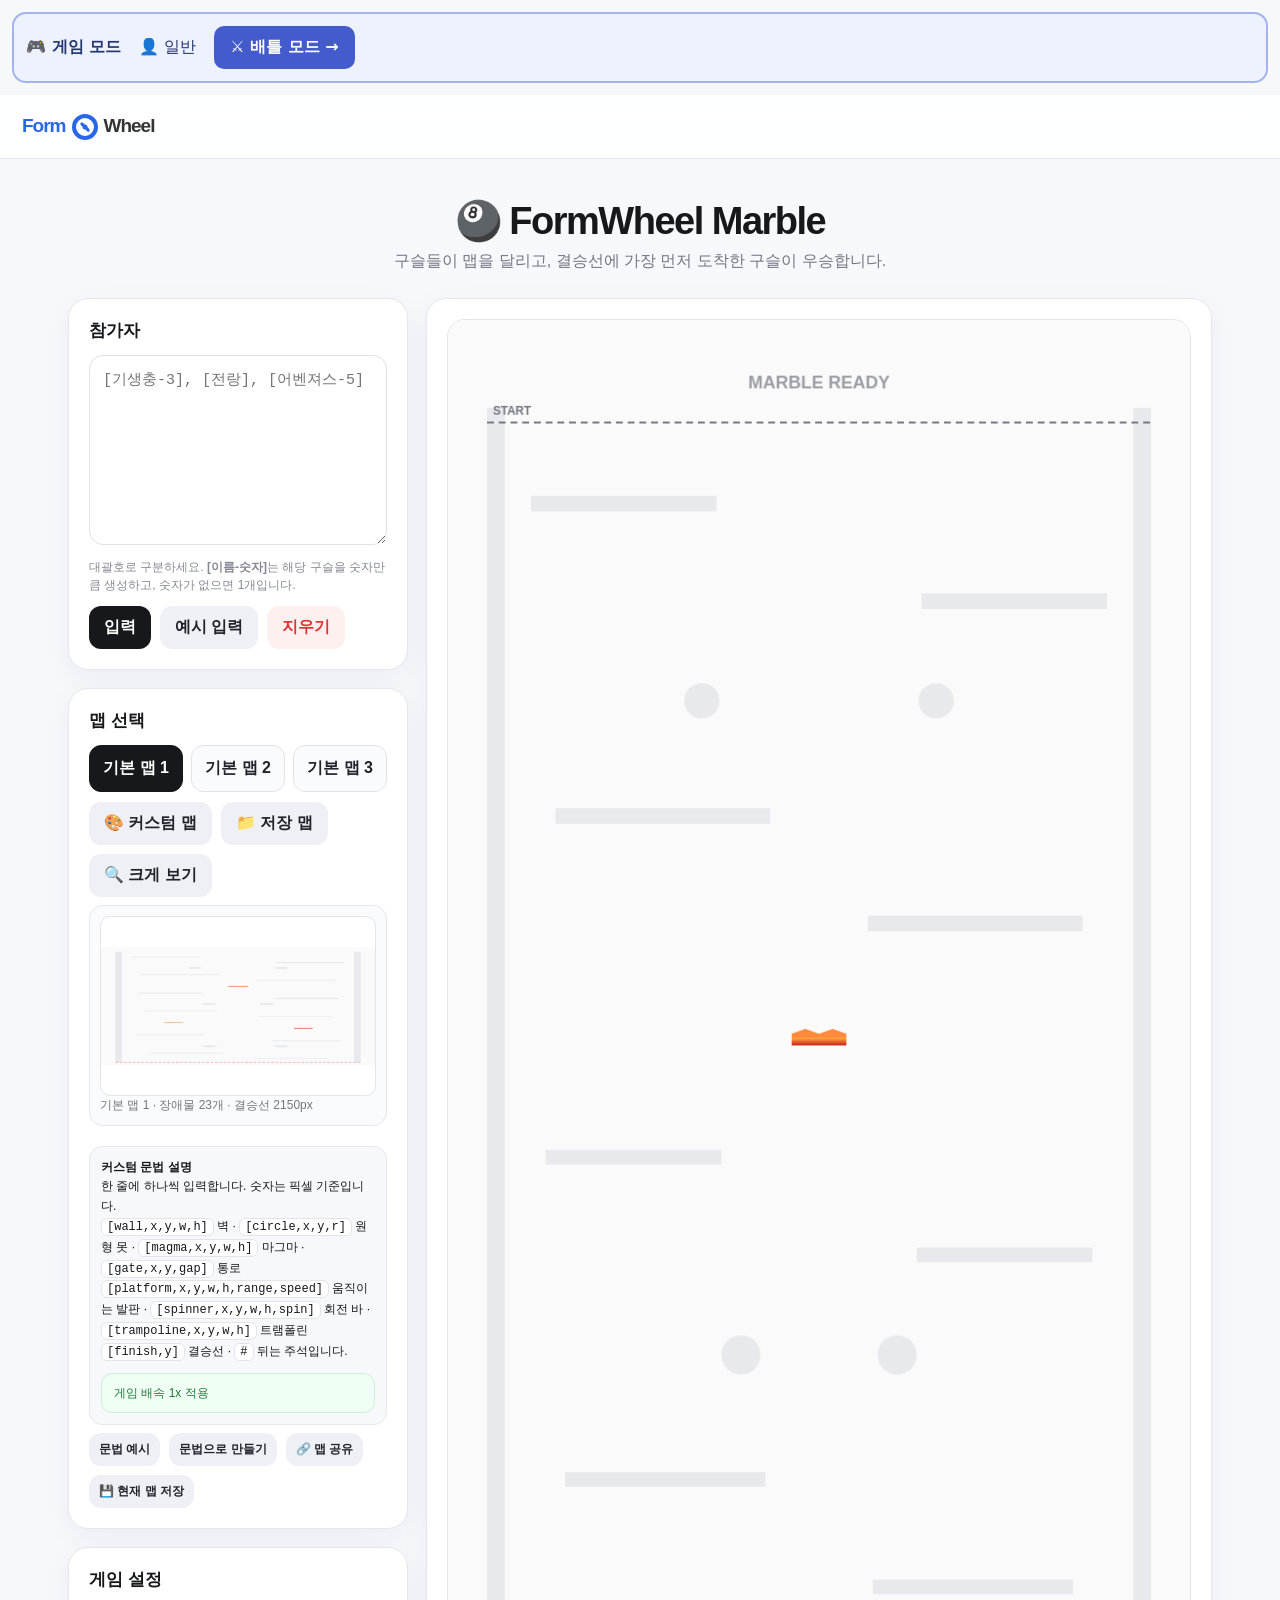
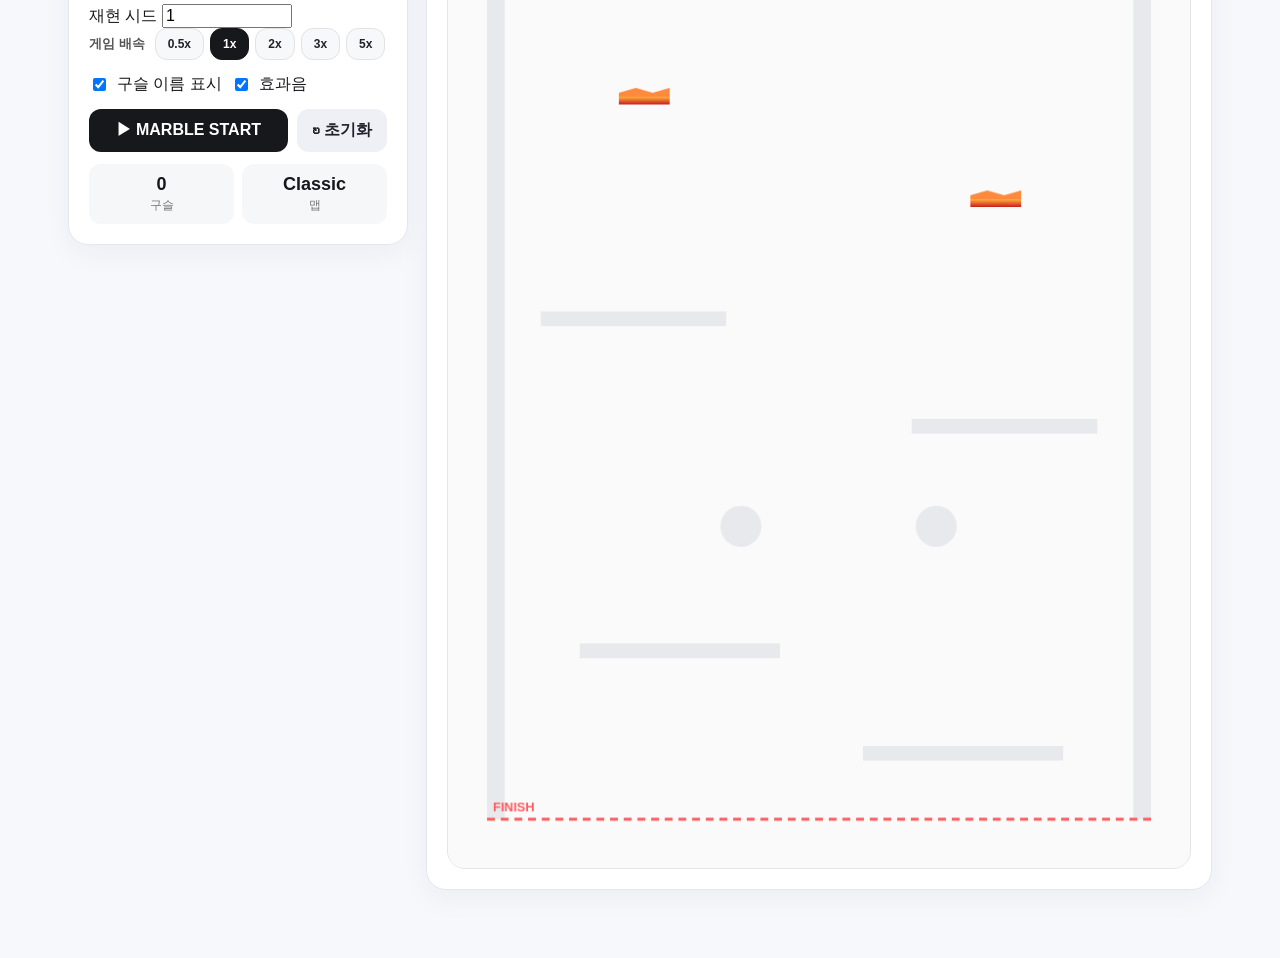
==== index.html @ 18e13a9b "Enable shared cumulative visit duration tracking" ====
<!doctype html>
<html lang="ko">
<head>
<meta charset="utf-8">
<meta name="viewport" content="width=device-width,initial-scale=1,viewport-fit=cover">
<meta name="theme-color" content="#f7f8fc">
<title>Marble</title>
<link rel="stylesheet" href="./assets/styles.css">
<link rel="stylesheet" href="https://semicolonxss.github.io/Formwheel/shared/formwheel-ui.css">
<script defer src="https://semicolonxss.github.io/Formwheel/shared/formwheel-ui.js"></script>
<meta property="og:title" content="Marble · Formwheel">
<meta property="og:description" content="한 기기에서 여러 구슬을 굴려 순위를 겨루는 오프라인 레이스. 현재 베타 테스팅 중입니다.">
<meta property="og:image" content="https://semicolonxss.github.io/Formwheel_Marble/assets/thumbnail.svg">
<link rel="stylesheet" href="assets/formwheel-brand.css?v=20261008-hub-logo">
<link rel="icon" type="image/svg+xml" href="https://semicolonxss.github.io/Formwheel/assets/formwheel-favicon.svg">
</head>
<body><div id="fw-battle-entry" style="position:relative;z-index:999;display:flex;gap:8px;align-items:center;flex-wrap:wrap;margin:12px;padding:12px;background:#eef2ff;border:2px solid #a4b3ed;border-radius:14px;font-family:system-ui,sans-serif"><b style="color:#25376e">🎮 게임 모드</b><span style="padding:10px;color:#25376e">👤 일반</span><a href="./battle.html" style="display:inline-block;padding:11px 16px;border-radius:10px;background:#445bcc;color:#fff;text-decoration:none;font-weight:800">⚔️ 배틀 모드 →</a></div>
<header>
<a class="logo fw-hub-logo" href="https://semicolonxss.github.io/Formwheel/" aria-label="FormWheel 메인으로 이동"><span class="fw-hub-form">Form</span><span class="fw-hub-icon" aria-hidden="true"></span><span class="fw-hub-wheel">Wheel</span></a>
</header>

<main class="wrap">
<section class="hero">
<h1>🎱 FormWheel Marble</h1>
<p>구슬들이 맵을 달리고, 결승선에 가장 먼저 도착한 구슬이 우승합니다.</p>
</section>

<div class="grid">
<section>
<div class="card">
<h2>참가자</h2>
<textarea id="names" placeholder="[기생충-3], [전랑], [어벤져스-5]"></textarea>
<div class="help">대괄호로 구분하세요. <b>[이름-숫자]</b>는 해당 구슬을 숫자만큼 생성하고, 숫자가 없으면 1개입니다.</div>
<div class="row" style="margin-top:12px">
<button class="primary" onclick="applyNames()">입력</button>
<button onclick="sample()">예시 입력</button>
<button class="danger" onclick="clearNames()">지우기</button>
</div>
</div>

<div class="card" style="margin-top:18px">
<h2>맵 선택</h2>
<div class="mapBtns">
<button class="mapBtn active" data-map="classic">기본 맵 1</button>
<button class="mapBtn" data-map="maze">기본 맵 2</button>
<button class="mapBtn" data-map="chaos">기본 맵 3</button>
</div>
<div class="customMapArea">
<div class="row">
<button onclick="openEditor()">🎨 커스텀 맵</button>
<button onclick="openSaved()">📁 저장 맵</button>
<button onclick="openMapPreview()">🔍 크게 보기</button>
</div>
<div class="mapPreview">
<canvas id="mapPreview" width="420" height="180"></canvas>
<div id="mapInfo" class="mapInfo">기본 맵 1 · 장애물 정보를 불러오는 중...</div>
</div>
<div class="syntaxBox">
<b>커스텀 문법 설명</b><br>
한 줄에 하나씩 입력합니다. 숫자는 픽셀 기준입니다.<br>
<code>[wall,x,y,w,h]</code> 벽 · <code>[circle,x,y,r]</code> 원형 못 · <code>[magma,x,y,w,h]</code> 마그마 · <code>[gate,x,y,gap]</code> 통로<br>
<code>[platform,x,y,w,h,range,speed]</code> 움직이는 발판 · <code>[spinner,x,y,w,h,spin]</code> 회전 바 · <code>[trampoline,x,y,w,h]</code> 트램폴린<br>
<code>[finish,y]</code> 결승선 · <code>#</code> 뒤는 주석입니다.
<div id="syntaxError" class="errorBox"></div>
<div id="syntaxSuccess" class="successBox"></div>
</div>
<div class="row">
<button class="smallBtn" onclick="loadCustomSyntaxExample()">문법 예시</button>
<button class="smallBtn" onclick="openSyntaxEditor()">문법으로 만들기</button>
<button class="smallBtn" onclick="shareCurrentMap()">🔗 맵 공유</button>
<button class="smallBtn" onclick="quickSaveCurrentMap()">💾 현재 맵 저장</button>
</div>
<div id="shareBox" class="shareBox">
<input id="shareUrl" readonly>
<div class="row" style="margin-top:7px">
<button class="smallBtn" onclick="copyShareUrl()">링크 복사</button>
<button class="smallBtn" onclick="toggleShareQr()">▣ QR 보기</button>
<button class="smallBtn" onclick="closeShareBox()">닫기</button>
<div id="qrBox" class="qrBox"><img id="shareQr" alt="맵 공유 QR 코드"><div class="qrHint">이 QR을 스캔하면 현재 맵을 바로 열 수 있어요.</div></div>
</div>
</div>
</div>
</div>

<div class="card" style="margin-top:18px">
<h2>게임 설정</h2>
<label>재현 시드 <input id="raceSeed" type="number" value="1" min="1" max="4294967295" style="width:130px"></label><div class="speedRow"><span style="font-size:13px;font-weight:800;color:#555">게임 배속</span><div id="speedBtns" class="speedBtns">
<button data-speed="0.5" onclick="setGameSpeed(0.5)">0.5x</button>
<button data-speed="1" class="active" onclick="setGameSpeed(1)">1x</button>
<button data-speed="2" onclick="setGameSpeed(2)">2x</button>
<button data-speed="3" onclick="setGameSpeed(3)">3x</button>
<button data-speed="5" onclick="setGameSpeed(5)">5x</button>
</div></div>
<div class="row">
<label style="display:flex;align-items:center;gap:8px"><input id="labels" type="checkbox" checked> 구슬 이름 표시</label>
<label style="display:flex;align-items:center;gap:8px"><input id="sound" type="checkbox" checked> 효과음</label>
</div>
<div class="row" style="margin-top:14px">
<button class="primary" style="flex:1" onclick="startGame()">▶ MARBLE START</button>
<button onclick="resetGame()">↻ 초기화</button>
</div>
<div class="stats">
<div class="stat"><b id="count">0</b>구슬</div>
<div class="stat"><b id="mapName">Classic</b>맵</div>
</div>
</div>
</section>

<section class="card">
<div class="stage">
<canvas id="game" width="760" height="2200"></canvas>
<div id="raceHud" class="raceHud">
  <div class="hudBox"><b id="hudAlive">0</b>생존</div>
  <div class="hudBox"><b id="hudRank">0</b>등 확정</div>
  <div class="hudBox"><b id="hudTime">0.0s</b>경과</div>
</div>
<div id="countdown" class="countdown"><div id="countdownText" class="countdownText">3</div></div>
<div class="overlay"><div id="result" class="result">
  <div>🏆 RACE RESULT</div>
  <div id="winner" class="winner"></div>
  <div id="resultSub" class="resultSmall"></div>
  <div id="rankList" class="rankList"></div>
  <button style="margin-top:13px" onclick="startGame()">다시 뽑기</button>
  <button style="margin-top:8px" onclick="resetGame()">초기화</button>
</div></div>
</div>
</section>
</div>
</main>

<div id="editorModal" class="modal">
<div class="modalBox">
<h2>🎨 나만의 맵 만들기</h2>
<p class="editorHint">캔버스를 클릭해서 장애물을 배치하세요. 벽/원형 못/통로(기둥)/🔥마그마(닿으면 즉시 아웃)/🌪️깔때기(구슬을 좁은 출구로 모음)/🛹움직이는 발판(위에 탄 구슬을 함께 밀어줌)/🌀회전 바(부딪히면 튕겨나감)/🟢트램폴린(크게 튕겨오름) 중 선택할 수 있고, "선택/회전" 도구로 기존 장애물을 골라 회전하거나 길이를 조정할 수 있어요. 맨 아래 빨간 점선이 결승선입니다.</p>
<div class="editorTools">
<button id="wallTool" class="selected" onclick="setEditorTool('wall',this)">▭ 벽 추가</button>
<button onclick="setEditorTool('circle',this)">⚪ 원형 못</button>
<button onclick="setEditorTool('gate',this)">🚪 통로</button>
<button onclick="setEditorTool('magma',this)">🔥 마그마</button>
<button onclick="setEditorTool('funnel',this)">🌪️ 깔때기</button>
<button onclick="setEditorTool('platform',this)">🛹 움직이는 발판</button>
<button onclick="setEditorTool('spinner',this)">🌀 회전 바</button>
<button onclick="setEditorTool('trampoline',this)">🟢 트램폴린</button>
<button onclick="setEditorTool('select',this)">✥ 선택/회전</button>
<button onclick="setEditorTool('erase',this)">지우기</button>
<button onclick="clearEditor()">전체 지우기</button>
</div>
<canvas id="editor" width="760" height="2200"></canvas>
<div class="finishRow">
<span>결승선 위치</span>
<input id="finishRange" type="range" min="100" max="2190" value="2150" oninput="setFinishY(this.value)">
</div>
<div class="finishBtns">
<button onclick="moveFinish(-20)">▲ 위로</button>
<button onclick="moveFinish(20)">▼ 아래로</button>
</div>
<div id="selPanel" class="selPanel row" style="margin-top:10px">
<button onclick="rotateSel(-15)">↺ 회전</button>
<button onclick="rotateSel(15)">↻ 회전</button>
<button onclick="resizeSel(-10)">길이 -</button>
<button onclick="resizeSel(10)">길이 +</button>
<button class="danger" onclick="deleteSel()">선택 삭제</button>
</div>
<div class="row" style="margin-top:12px">
<input id="mapTitle" placeholder="맵 이름" style="flex:1;min-width:180px">
<button class="primary" onclick="saveCustomMap()">저장</button>
<button onclick="editorToSyntax()">문법 보기</button>
<button onclick="closeEditor()">닫기</button>
</div>
</div>
</div>

<div id="syntaxModal" class="modal">
<div class="modalBox">
<h2>⌨️ 커스텀 맵 문법</h2>
<p class="editorHint">예: <code>[wall,180,300,120,16]</code>. 잘못된 줄은 저장/적용되지 않습니다.</p>
<textarea id="syntaxInput" style="width:100%;min-height:270px;border:1px solid #dfe2e8;border-radius:14px;padding:13px;resize:vertical;outline:none;font-size:13px;line-height:1.65"></textarea>
<div id="syntaxModalError" class="errorBox"></div>
<div class="row" style="margin-top:12px">
<button class="primary" onclick="applySyntaxMap()">미리보기 적용</button>
<button onclick="validateSyntaxOnly()">문법 검사</button>
<button onclick="loadCustomSyntaxExample()">예시</button>
<button onclick="closeSyntaxEditor()">닫기</button>
</div>
</div>
</div>

<div id="previewModal" class="modal">
<div class="modalBox" style="width:min(820px,100%)">
<h2>🔍 맵 미리보기</h2>
<canvas id="bigMapPreview" class="previewModalCanvas" width="760" height="2200"></canvas>
<div id="bigMapInfo" class="mapInfo" style="margin-top:8px"></div>
<div class="row" style="margin-top:12px"><button onclick="closeMapPreview()">닫기</button><button class="primary" onclick="shareCurrentMap();closeMapPreview()">🔗 이 맵 공유</button></div>
</div></div>

<div id="savedModal" class="modal">
<div class="modalBox">
<h2>📁 저장한 맵</h2>
<div id="savedList" class="saved"></div>
<div class="row" style="margin-top:14px"><button onclick="closeSaved()">닫기</button></div>
</div>
</div>

<script src="./assets/app.js?v=20261017-spotlight"></script>
<script type="module" src="https://semicolonxss.github.io/Formwheel/assets/live-presence.js?v=20261017-duration"></script>
</body>
</html>
---- assets/styles.css ----
*{box-sizing:border-box}
html,body{margin:0;min-height:100%;font-family:-apple-system,BlinkMacSystemFont,"Segoe UI",sans-serif;background:#f7f8fc;color:#17181c}
body{padding-bottom:40px}
header{position:sticky;top:0;z-index:20;height:64px;background:rgba(255,255,255,.88);backdrop-filter:blur(14px);border-bottom:1px solid #e8e9ee;display:flex;align-items:center;padding:0 22px}
.logo{font-weight:900;font-size:23px;letter-spacing:-1px;text-decoration:none;color:#17181c;display:flex;align-items:center;gap:7px}
.logoWheel{width:25px;height:25px;border-radius:50%;border:4px dotted #17181c;display:inline-block}
.wrap{max-width:1180px;margin:0 auto;padding:28px 18px}
.hero{text-align:center;margin:12px 0 26px}
.hero h1{font-size:38px;margin:0 0 8px;letter-spacing:-1.5px}
.hero p{margin:0;color:#747780}
.grid{display:grid;grid-template-columns:340px 1fr;gap:18px;align-items:start}
.card{background:#fff;border:1px solid #e5e7ed;border-radius:20px;padding:20px;box-shadow:0 8px 28px rgba(30,35,50,.05)}
.card h2{font-size:17px;margin:0 0 13px}
textarea{width:100%;min-height:190px;border:1px solid #dfe2e8;border-radius:14px;padding:13px;resize:vertical;outline:none;font-size:15px;line-height:1.65}
textarea:focus,input:focus{border-color:#7b61ff;box-shadow:0 0 0 3px rgba(123,97,255,.1)}
.help{font-size:12px;color:#858994;margin-top:9px;line-height:1.5}
.row{display:flex;gap:9px;flex-wrap:wrap}
button,select,input{font:inherit}
button{border:0;border-radius:12px;padding:11px 15px;font-weight:750;cursor:pointer;background:#eef0f5;color:#20232a}
button:hover{filter:brightness(.97)}
.primary{background:#17181c;color:#fff}
.danger{background:#fff0f0;color:#d33}
.mapBtns{display:grid;grid-template-columns:repeat(3,1fr);gap:8px}.customMapArea{margin-top:10px;display:grid;gap:8px}.mapPreview{background:#fafbfc;border:1px solid #e5e7ed;border-radius:14px;padding:10px}.mapPreview canvas{width:100%;height:180px;object-fit:contain;background:#fff;border-radius:10px}.mapInfo{font-size:12px;color:#777;line-height:1.55}.syntaxBox{margin-top:12px;background:#f7f8fb;border:1px solid #e6e8ee;border-radius:13px;padding:11px;font-size:12px;line-height:1.65}.syntaxBox code{background:#fff;border:1px solid #e2e4e9;border-radius:6px;padding:1px 5px}.errorBox{display:none;margin-top:10px;padding:10px 12px;border-radius:11px;background:#fff1f1;border:1px solid #ffd4d4;color:#c62828;font-size:12px;line-height:1.5}.errorBox.show{display:block}.successBox{display:none;margin-top:10px;padding:10px 12px;border-radius:11px;background:#f0fff4;border:1px solid #ccefd8;color:#237a3b;font-size:12px;line-height:1.5}.successBox.show{display:block}.shareBox{display:none;margin-top:10px}.shareBox.show{display:block}.shareBox input{width:100%;padding:10px;border:1px solid #ddd;border-radius:10px;background:#fafafa;font-size:12px}.qrBox{display:none;margin-top:10px;padding:14px;text-align:center;border:1px solid #e5e7ed;border-radius:14px;background:#fff}.qrBox.show{display:block}.qrBox img{display:block;width:220px;height:220px;max-width:100%;margin:0 auto;border-radius:8px}.qrHint{font-size:11px;color:#777;margin-top:8px}.smallBtn{padding:8px 10px;font-size:12px}.speedRow{display:flex;align-items:center;gap:10px;flex-wrap:wrap;margin-bottom:14px}.speedBtns{display:flex;gap:6px;flex-wrap:wrap}.speedBtns button{padding:8px 12px;font-size:12px;border:1px solid #e0e2e8;background:#f7f8fa}.speedBtns button.active{background:#17181c;color:#fff;border-color:#17181c}.previewModalCanvas{width:100%;height:min(72vh,720px);object-fit:contain;background:#fafafa;border:1px solid #e4e5e9;border-radius:16px}
.mapBtn{padding:12px 7px;border:1px solid #e1e3e9;background:#fafbfc}
.mapBtn.active{border-color:#17181c;background:#17181c;color:#fff}
canvas{width:100%;display:block;background:#fafafa;border:1px solid #e4e5e9;border-radius:18px}
.stage{position:relative}
.overlay{position:absolute;inset:0;display:flex;align-items:center;justify-content:center;pointer-events:none}
.result{display:none;pointer-events:auto;background:rgba(255,255,255,.96);border:1px solid #ddd;border-radius:20px;padding:22px 30px;text-align:center;box-shadow:0 15px 50px rgba(0,0,0,.12)}
.result.show{display:block}
.countdown{display:none;position:absolute;inset:0;align-items:center;justify-content:center;z-index:5;pointer-events:none}
.countdown.show{display:flex}
.countdownText{font-size:88px;font-weight:1000;letter-spacing:-4px;text-shadow:0 8px 28px rgba(0,0,0,.16);animation:countPop .72s ease both}
@keyframes countPop{0%{transform:scale(.55);opacity:0}25%{opacity:1}100%{transform:scale(1);opacity:1}}
.raceHud{position:absolute;top:12px;left:12px;right:12px;display:none;justify-content:space-between;align-items:flex-start;gap:8px;z-index:4;pointer-events:none}
.raceHud.show{display:flex}
.hudBox{background:rgba(255,255,255,.9);backdrop-filter:blur(8px);border:1px solid #e4e5e9;border-radius:12px;padding:8px 11px;font-size:12px;box-shadow:0 5px 18px rgba(30,35,50,.08)}
.hudBox b{font-size:16px;display:block}
.rankList{margin-top:14px;text-align:left;max-height:280px;overflow:auto;border-top:1px solid #eee}
.rankItem{display:flex;gap:9px;align-items:center;padding:8px 2px;border-bottom:1px solid #f0f0f2;font-size:13px}
.rankNum{width:25px;text-align:center;font-weight:900;color:#777}
.rankName{flex:1;overflow:hidden;text-overflow:ellipsis;white-space:nowrap}
.rankState{font-size:11px;color:#999}
.rankItem.first .rankNum{color:#d69b00;font-size:17px}
.startLine{stroke:#6b6f78;stroke-width:2;stroke-dasharray:7 5}
.resultSmall{color:#777;font-size:12px;margin-top:5px}
@media(max-width:800px){.countdownText{font-size:64px}.raceHud{top:7px;left:7px;right:7px}.hudBox{padding:7px 9px}}
.result .winner{font-size:30px;font-weight:900;margin-top:4px}
.stats{display:flex;gap:8px;margin-top:12px}
.stat{flex:1;background:#f6f7f9;border-radius:12px;padding:10px;text-align:center;font-size:12px;color:#777}
.stat b{display:block;color:#17181c;font-size:18px;margin-bottom:2px}
.editor{margin-top:18px}
.editorTools{display:flex;gap:8px;flex-wrap:wrap;margin-bottom:10px}
.editorTools button.selected{background:#17181c;color:#fff}
.editorHint{font-size:12px;color:#777;margin:0 0 10px}
.selPanel{display:none;background:#f4f2ff;border:1px solid #e3ddff;border-radius:12px;padding:9px 10px}
.selPanel button{background:#fff;border:1px solid #ddd6ff}
.modal{display:none;position:fixed;inset:0;background:rgba(10,12,18,.4);z-index:50;align-items:center;justify-content:center;padding:18px}
.modal.show{display:flex}
.modalBox{width:min(520px,100%);background:#fff;border-radius:22px;padding:22px;max-height:88vh;overflow:auto}
.modalBox h2{margin:0 0 14px}
.modalBox input{width:100%;padding:12px;border:1px solid #ddd;border-radius:11px}
.saved{display:grid;gap:8px;margin-top:12px}
.savedItem{display:flex;justify-content:space-between;align-items:center;background:#f7f8fa;padding:10px 12px;border-radius:11px}
.finishRow{display:flex;align-items:center;gap:10px;margin-top:14px}
.finishRow span{font-size:13px;color:#555;white-space:nowrap}
.finishRow input[type=range]{flex:1}
.finishBtns{display:flex;gap:6px;margin-top:8px}
.finishBtns button{flex:1;padding:8px}
@media(max-width:800px){.grid{grid-template-columns:1fr}.hero h1{font-size:31px}.mapBtns{grid-template-columns:1fr}.card{border-radius:17px}}
---- assets/formwheel-brand.css ----
/* Canonical Hub wordmark: keep these rules identical across Formwheel projects. */
.fw-hub-logo{display:inline-flex!important;align-items:center!important;gap:6px!important;font:900 19px/1.2 -apple-system,BlinkMacSystemFont,"Segoe UI",sans-serif!important;letter-spacing:-1px!important;white-space:nowrap!important;text-decoration:none!important;background:transparent!important;border:0!important;border-radius:0!important;padding:0!important;width:auto!important;min-width:0!important;height:auto!important;min-height:26px!important;flex-shrink:0!important;cursor:pointer!important;box-shadow:none!important;color:#333!important}
.fw-hub-logo>.fw-hub-form,.fw-hub-logo>.fw-hub-wheel{display:inline!important;position:static!important;font:inherit!important;letter-spacing:inherit!important;background:none!important;border:0!important;padding:0!important;margin:0!important;width:auto!important;height:auto!important;opacity:1!important}
.fw-hub-logo>.fw-hub-form{color:#2867e8!important}.fw-hub-logo>.fw-hub-wheel{color:#333!important}
.fw-hub-logo>.fw-hub-icon{display:block!important;box-sizing:border-box!important;flex:0 0 26px!important;width:26px!important;height:26px!important;border:4px solid #2867e8!important;border-radius:50%!important;position:relative!important;background:transparent!important;margin:0!important;padding:0!important;transform:none!important;opacity:1!important}
.fw-hub-logo>.fw-hub-icon::before{content:""!important;position:absolute!important;width:5px!important;height:5px!important;background:#2867e8!important;border:0!important;border-radius:50%!important;left:50%!important;top:50%!important;transform:translate(-50%,-50%)!important}
.fw-hub-logo>.fw-hub-icon::after{content:""!important;position:absolute!important;width:12px!important;height:3px!important;background:#2867e8!important;border:0!important;border-radius:5px!important;left:50%!important;top:50%!important;transform:translate(-50%,-50%) rotate(45deg)!important}
.fw-hub-logo:focus-visible{outline:3px solid #4059d5!important;outline-offset:4px!important}
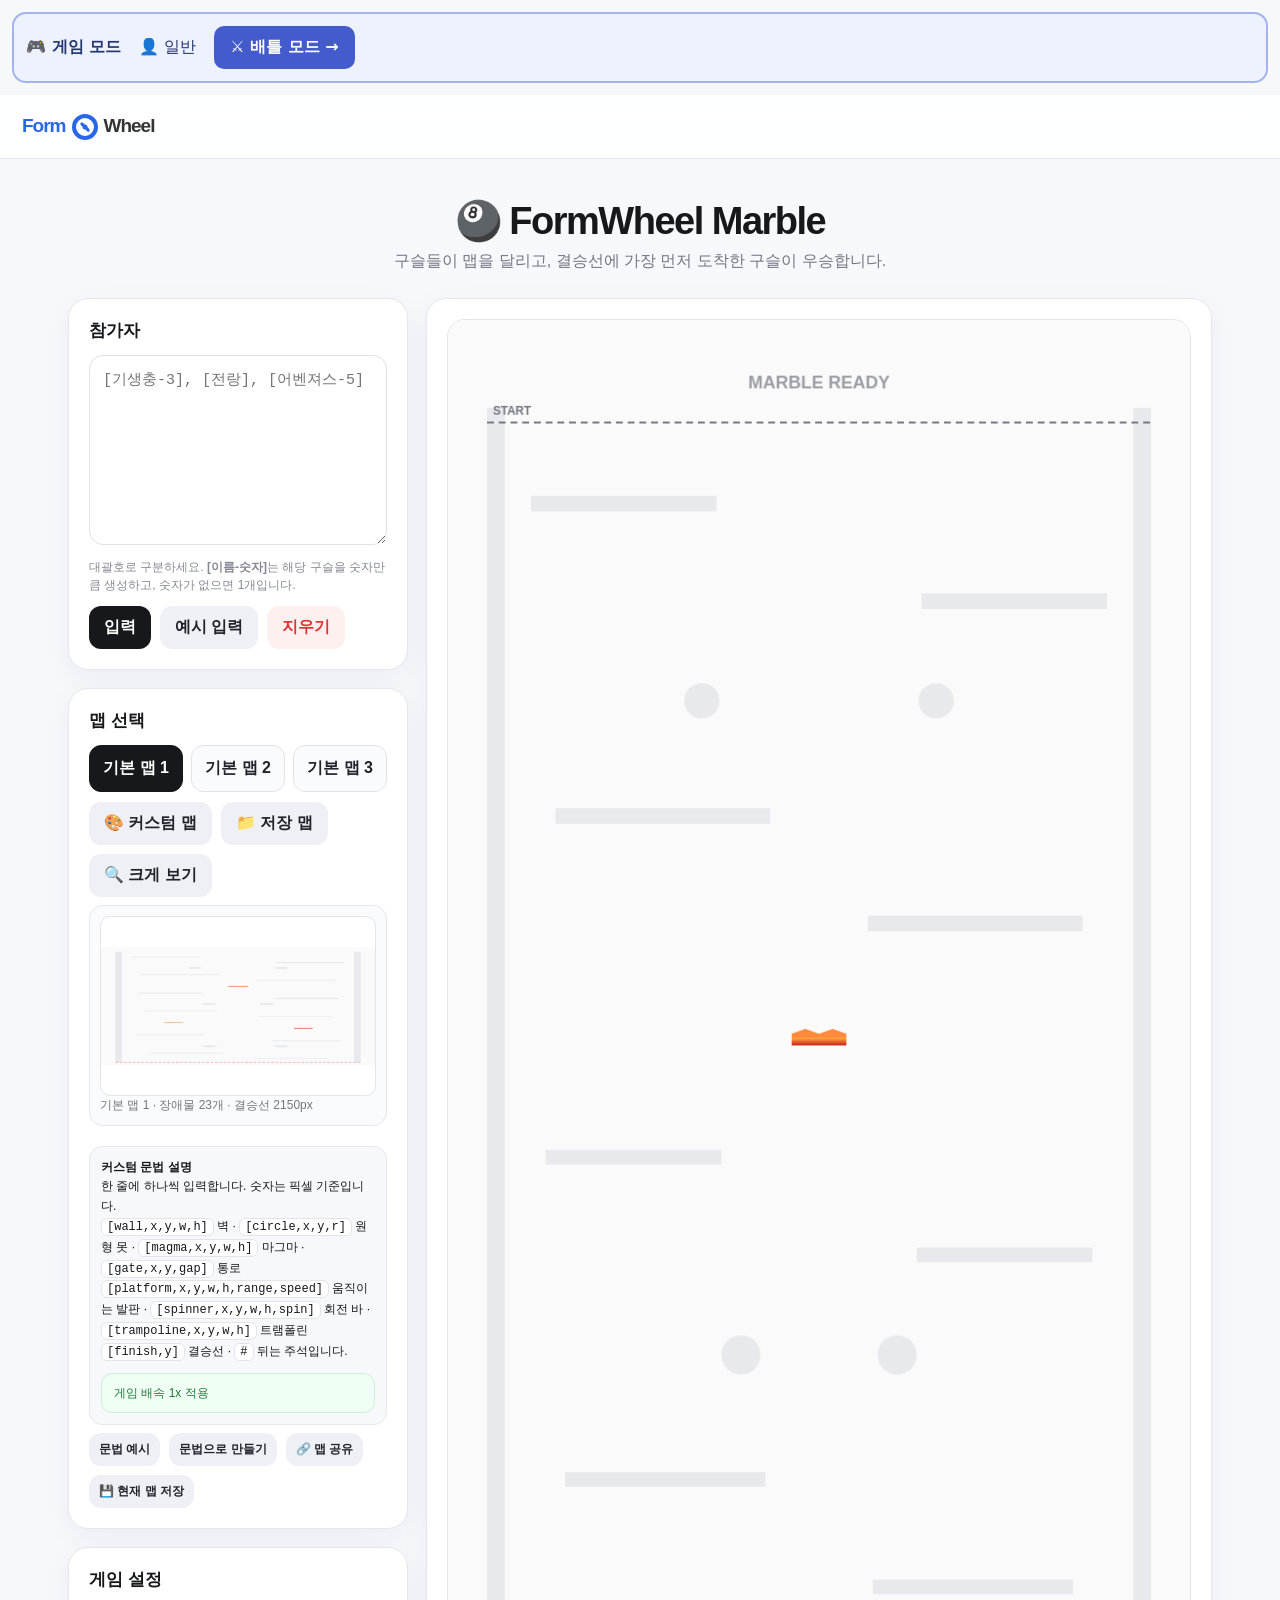
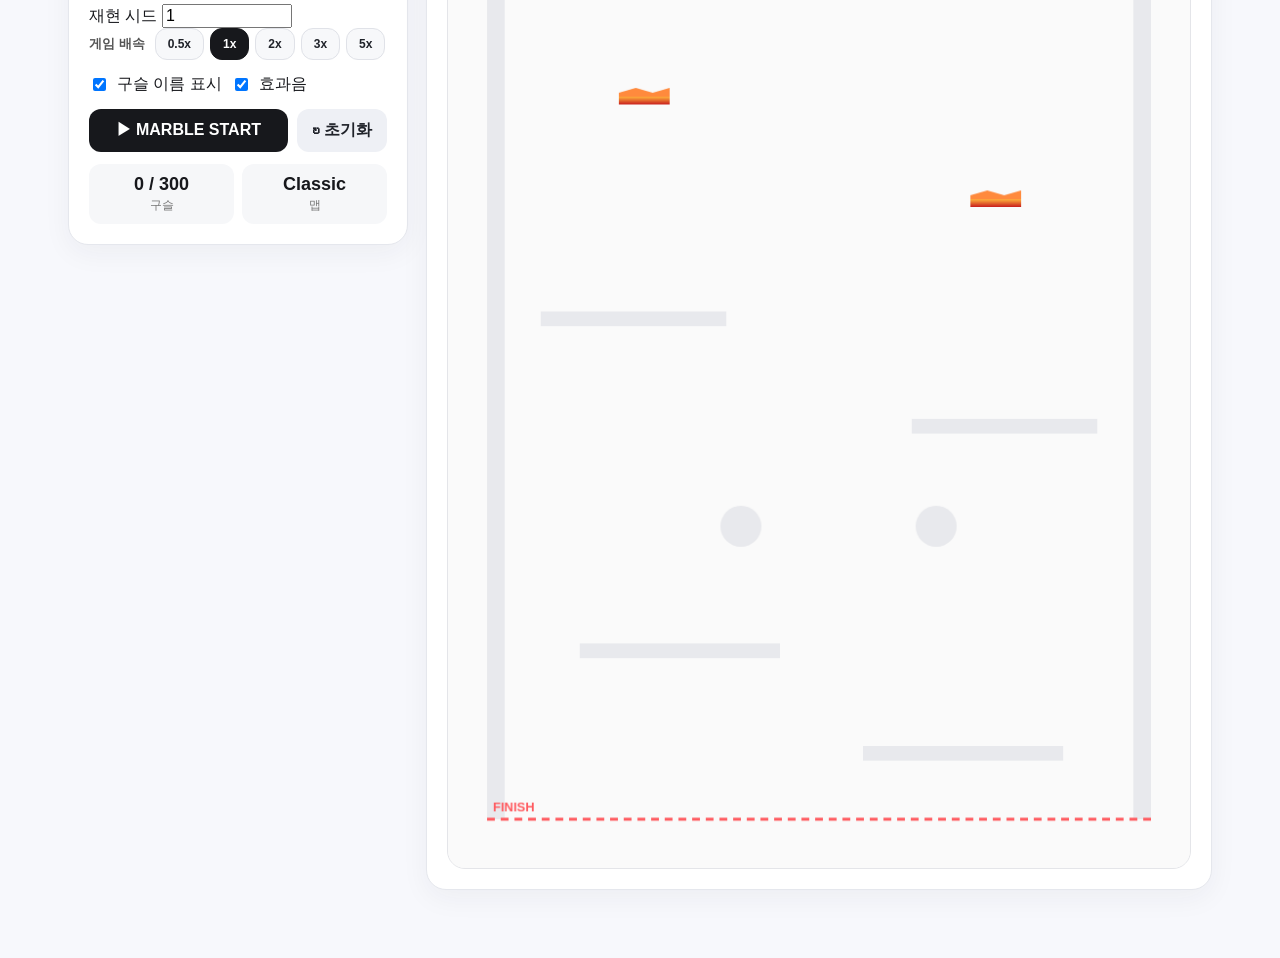
==== commit a4d67054: "chore: refresh script cache for random improvements 6" ====
--- a/index.html
+++ b/index.html
@@ -201,7 +201,7 @@
 </div>
 </div>
 
-<script src="./assets/app.js?v=20261017-spotlight"></script>
+<script src="./assets/app.js?v=20261021-random6"></script>
 <script type="module" src="https://semicolonxss.github.io/Formwheel/assets/live-presence.js?v=20261017-duration"></script>
 </body>
 </html>
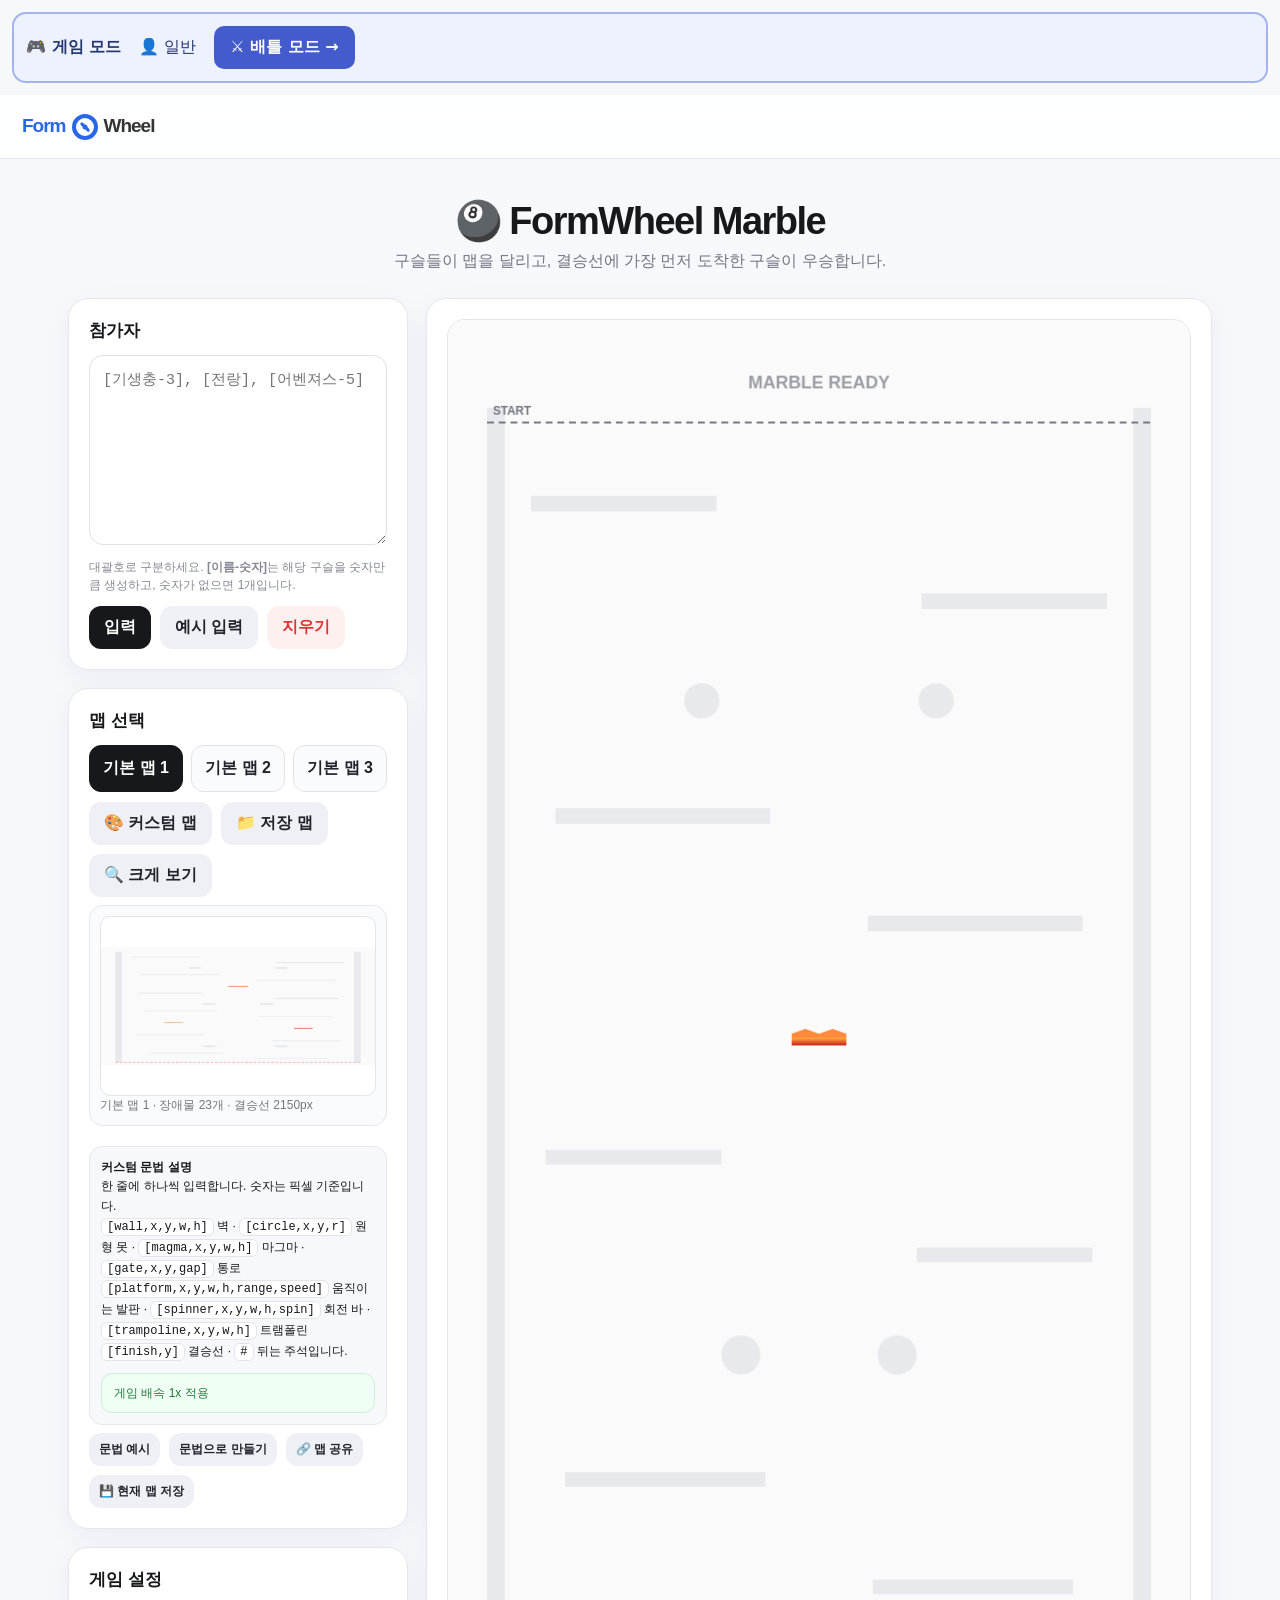
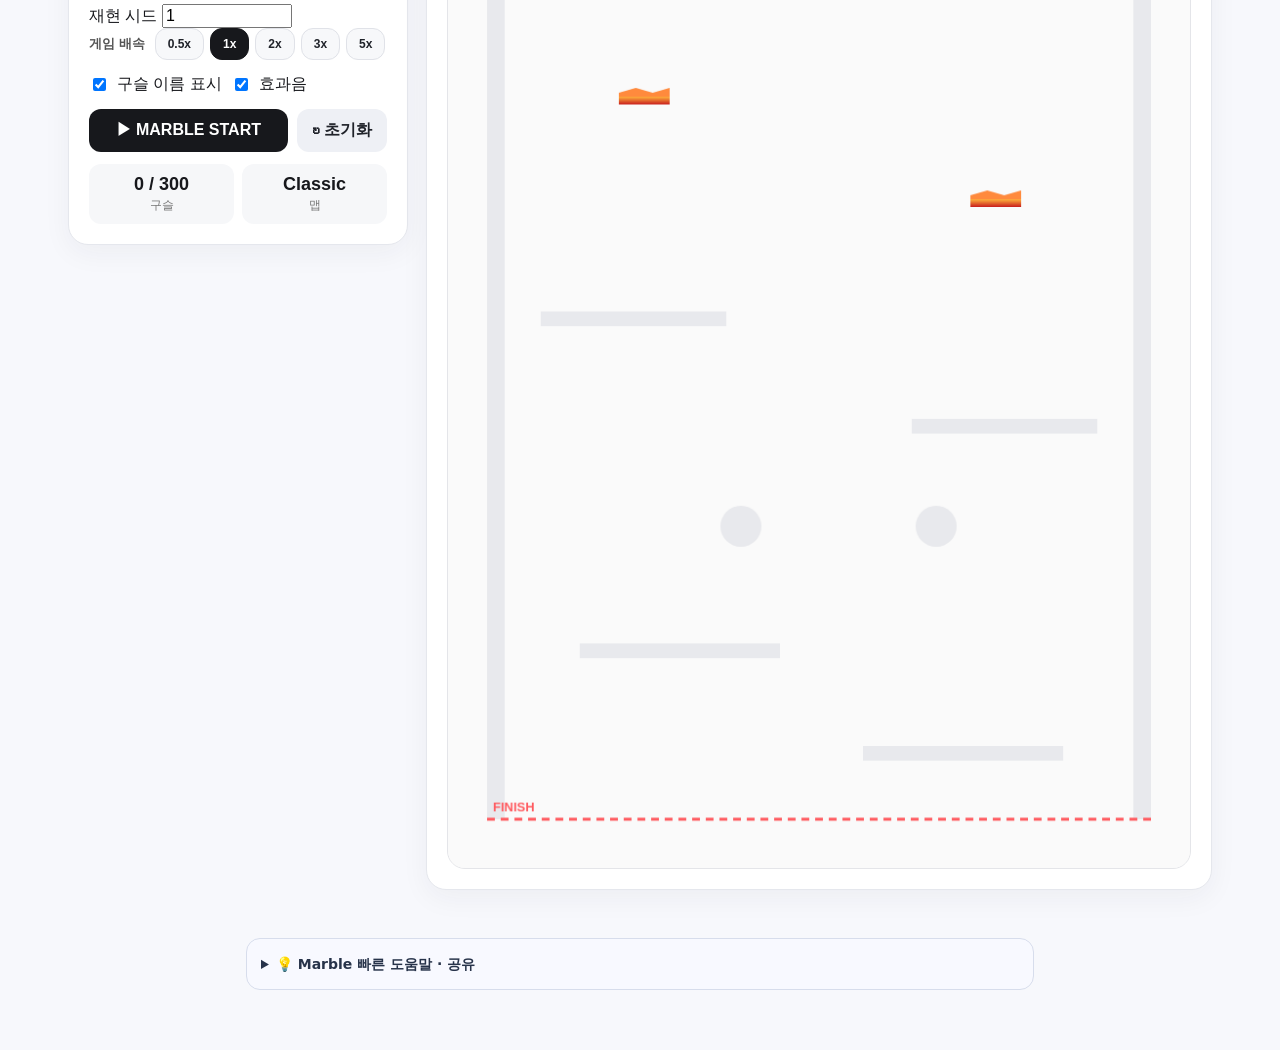
==== commit e077cecf: "feat: add game tips and easy sharing (seran 15)" ====
--- a/index.html
+++ b/index.html
@@ -201,8 +201,12 @@
 </div>
 </div>
 
-<script src="./assets/app.js?v=20261021-random6"></script>
+<script src="./assets/app.js?v=20261021-random7"></script>
 <script type="module" src="https://semicolonxss.github.io/Formwheel/assets/live-presence.js?v=20261017-duration"></script>
+
+<style>#seran-kit{max-width:820px;margin:20px auto;padding:0 16px;font:14px/1.6 system-ui;color:#27334a}#seran-kit details{background:#f8f9ff;border:1px solid #d7ddec;border-radius:14px;padding:14px}#seran-kit summary{cursor:pointer;font-weight:800}#seran-kit button{margin:4px;padding:9px;border:1px solid #b5c0dc;background:white;color:#263145;border-radius:9px;cursor:pointer}#seran-kit button:focus-visible,#seran-kit summary:focus-visible{outline:3px solid #596dca}</style>
+<aside id="seran-kit"><details id="seran-details"><summary>💡 Marble 빠른 도움말 · 공유</summary><p id="seran-tip">코스 모양을 먼저 확인하세요.</p><button type="button" id="seran-next">🎲 다음 팁</button><button type="button" id="seran-copy">🔗 주소 복사</button><p id="seran-status" role="status" aria-live="polite"></p><small>? 키로 도움말 전환, Esc로 닫기</small></details></aside>
+<script>(()=>{const tips=["코스 모양을 먼저 확인하세요.","속도를 바꾸며 구슬의 움직임을 관찰하세요.","배틀은 완주 순서를 비교해 보세요."],root=document.getElementById('seran-kit'),panel=root.querySelector('details'),msg=root.querySelector('#seran-status');let i=0;root.querySelector('#seran-next').onclick=()=>{i=(i+1)%tips.length;root.querySelector('#seran-tip').textContent=tips[i];msg.textContent='팁 '+(i+1)+' / '+tips.length};root.querySelector('#seran-copy').onclick=async()=>{try{await navigator.clipboard.writeText(location.href);msg.textContent='주소 복사 완료!'}catch{msg.textContent='주소창에서 직접 복사해 주세요.'}};document.addEventListener('keydown',e=>{if(e.target?.closest('input,textarea,select,[contenteditable]')||e.altKey||e.ctrlKey||e.metaKey)return;if(e.key==='?')panel.open=!panel.open;else if(e.key==='Escape')panel.open=false})})();</script>
 </body>
 </html>
 
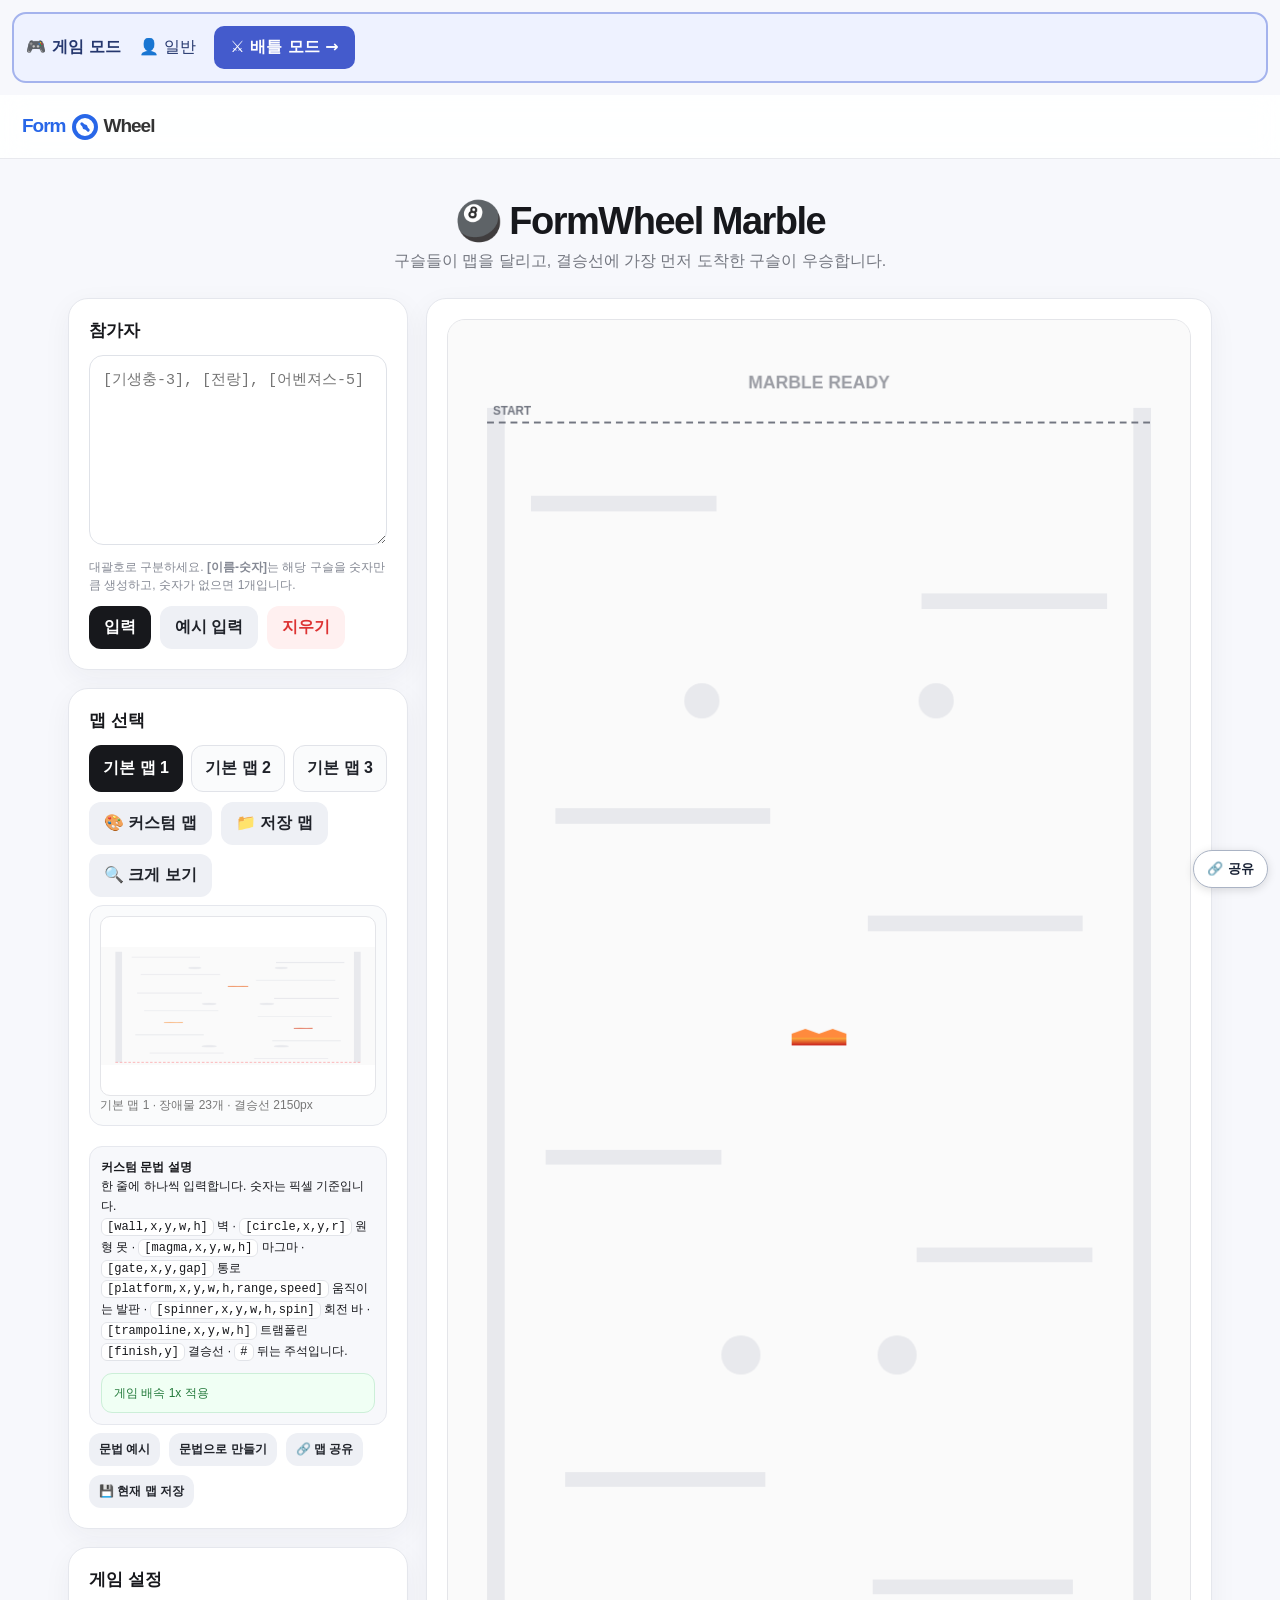
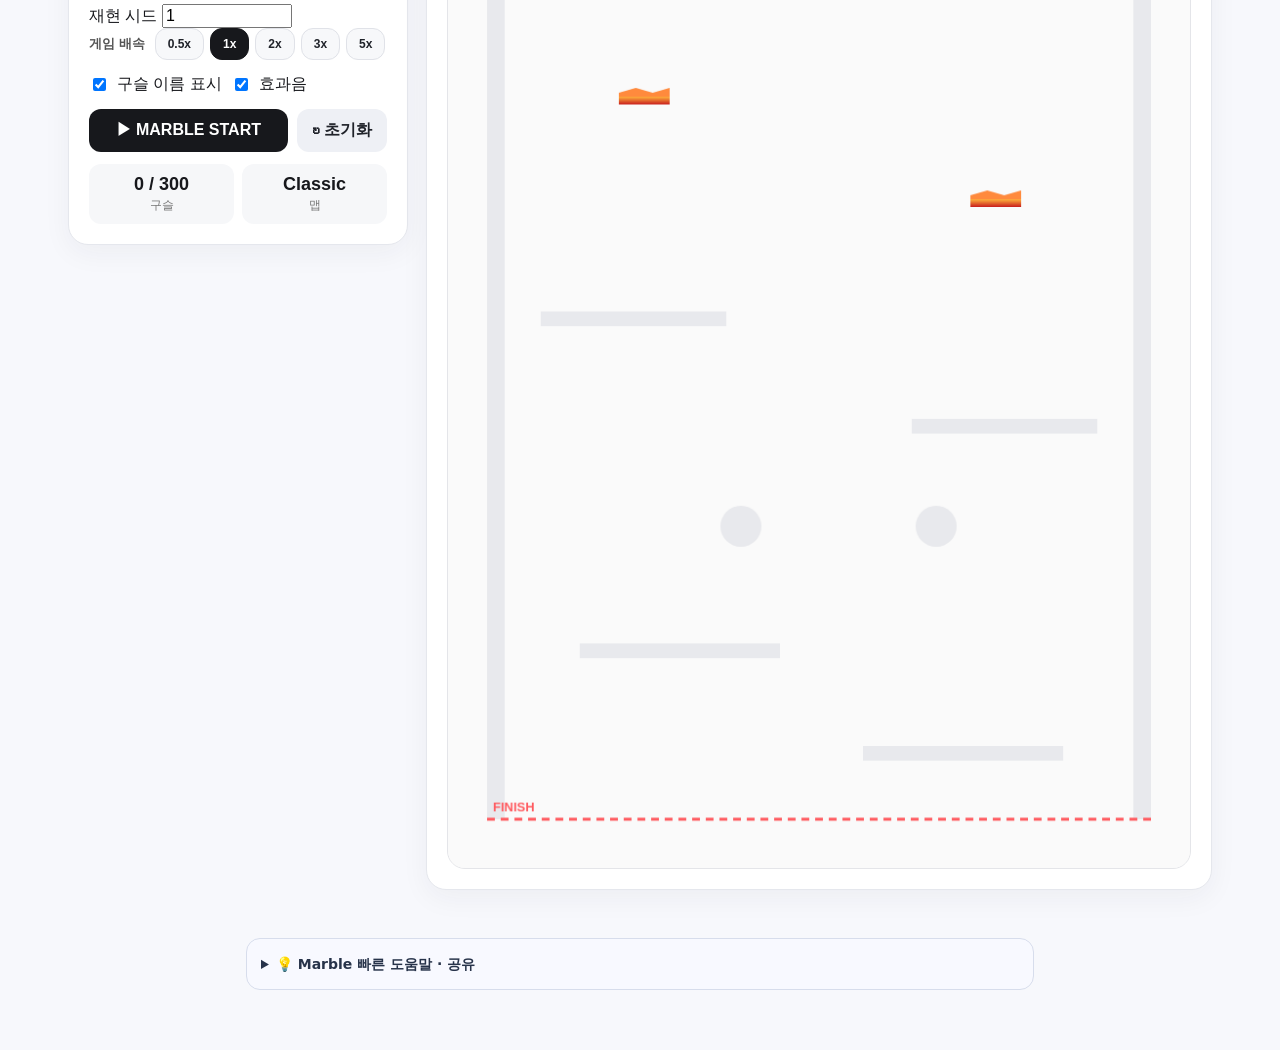
==== commit c8debc91: "UX: add project sharing with native share and copy fallback" ====
--- a/index.html
+++ b/index.html
@@ -207,6 +207,14 @@
 <style>#seran-kit{max-width:820px;margin:20px auto;padding:0 16px;font:14px/1.6 system-ui;color:#27334a}#seran-kit details{background:#f8f9ff;border:1px solid #d7ddec;border-radius:14px;padding:14px}#seran-kit summary{cursor:pointer;font-weight:800}#seran-kit button{margin:4px;padding:9px;border:1px solid #b5c0dc;background:white;color:#263145;border-radius:9px;cursor:pointer}#seran-kit button:focus-visible,#seran-kit summary:focus-visible{outline:3px solid #596dca}</style>
 <aside id="seran-kit"><details id="seran-details"><summary>💡 Marble 빠른 도움말 · 공유</summary><p id="seran-tip">코스 모양을 먼저 확인하세요.</p><button type="button" id="seran-next">🎲 다음 팁</button><button type="button" id="seran-copy">🔗 주소 복사</button><p id="seran-status" role="status" aria-live="polite"></p><small>? 키로 도움말 전환, Esc로 닫기</small></details></aside>
 <script>(()=>{const tips=["코스 모양을 먼저 확인하세요.","속도를 바꾸며 구슬의 움직임을 관찰하세요.","배틀은 완주 순서를 비교해 보세요."],root=document.getElementById('seran-kit'),panel=root.querySelector('details'),msg=root.querySelector('#seran-status');let i=0;root.querySelector('#seran-next').onclick=()=>{i=(i+1)%tips.length;root.querySelector('#seran-tip').textContent=tips[i];msg.textContent='팁 '+(i+1)+' / '+tips.length};root.querySelector('#seran-copy').onclick=async()=>{try{await navigator.clipboard.writeText(location.href);msg.textContent='주소 복사 완료!'}catch{msg.textContent='주소창에서 직접 복사해 주세요.'}};document.addEventListener('keydown',e=>{if(e.target?.closest('input,textarea,select,[contenteditable]')||e.altKey||e.ctrlKey||e.metaKey)return;if(e.key==='?')panel.open=!panel.open;else if(e.key==='Escape')panel.open=false})})();</script>
+
+<style id="secol-navigation-style">#secol-scroll-top{position:fixed;right:max(14px,env(safe-area-inset-right));bottom:max(18px,env(safe-area-inset-bottom));z-index:9000;padding:11px 15px;border:2px solid currentColor;border-radius:999px;background:#fff;color:#202638;font:700 14px system-ui;box-shadow:0 3px 14px #0002;cursor:pointer}#secol-scroll-top[hidden]{display:none!important}#secol-scroll-top:focus-visible{outline:3px solid #ff8c28;outline-offset:3px}@media(prefers-reduced-motion:reduce){html{scroll-behavior:auto!important}}</style>
+<button type="button" id="secol-scroll-top" hidden aria-label="페이지 맨 위로 이동">↑ 맨 위로</button>
+<script>(function(){const b=document.getElementById('secol-scroll-top');if(!b)return;let pending=false;function refresh(){pending=false;b.hidden=window.scrollY<420}addEventListener('scroll',()=>{if(!pending){pending=true;requestAnimationFrame(refresh)}},{passive:true});b.addEventListener('click',()=>window.scrollTo({top:0,behavior:matchMedia('(prefers-reduced-motion: reduce)').matches?'instant':'smooth'}));refresh()})();</script>
+
+<style id="secol-share-style">#secol-share-link{position:fixed;right:max(12px,env(safe-area-inset-right));bottom:max(12px,env(safe-area-inset-bottom));z-index:8000;border:1px solid #aab3c4;border-radius:999px;padding:9px 13px;background:#fff;color:#172033;font:600 13px system-ui;box-shadow:0 2px 10px #0002;cursor:pointer}#secol-share-link:focus-visible{outline:3px solid #e87920;outline-offset:3px}#secol-share-status{position:absolute;width:1px;height:1px;overflow:hidden;clip-path:inset(50%)}</style>
+<button type="button" id="secol-share-link" aria-label="현재 프로젝트 링크 공유">🔗 공유</button><span id="secol-share-status" role="status" aria-live="polite"></span>
+<script>(function(){const b=document.getElementById('secol-share-link'),status=document.getElementById('secol-share-status');if(!b||!status)return;b.addEventListener('click',async()=>{const url=location.origin+location.pathname;try{if(navigator.share){await navigator.share({title:document.title,url});status.textContent='공유 메뉴를 열었습니다.';return}if(navigator.clipboard&&isSecureContext){await navigator.clipboard.writeText(url);status.textContent='프로젝트 주소가 복사되었습니다.';b.textContent='✓ 복사됨';setTimeout(()=>b.textContent='🔗 공유',2000);return}window.prompt('프로젝트 주소를 복사하세요',url);status.textContent='주소를 확인하세요.'}catch(e){if(e.name!=='AbortError'){window.prompt('프로젝트 주소를 복사하세요',url);status.textContent='주소를 확인하세요.'}}})})();</script>
 </body>
 </html>
 
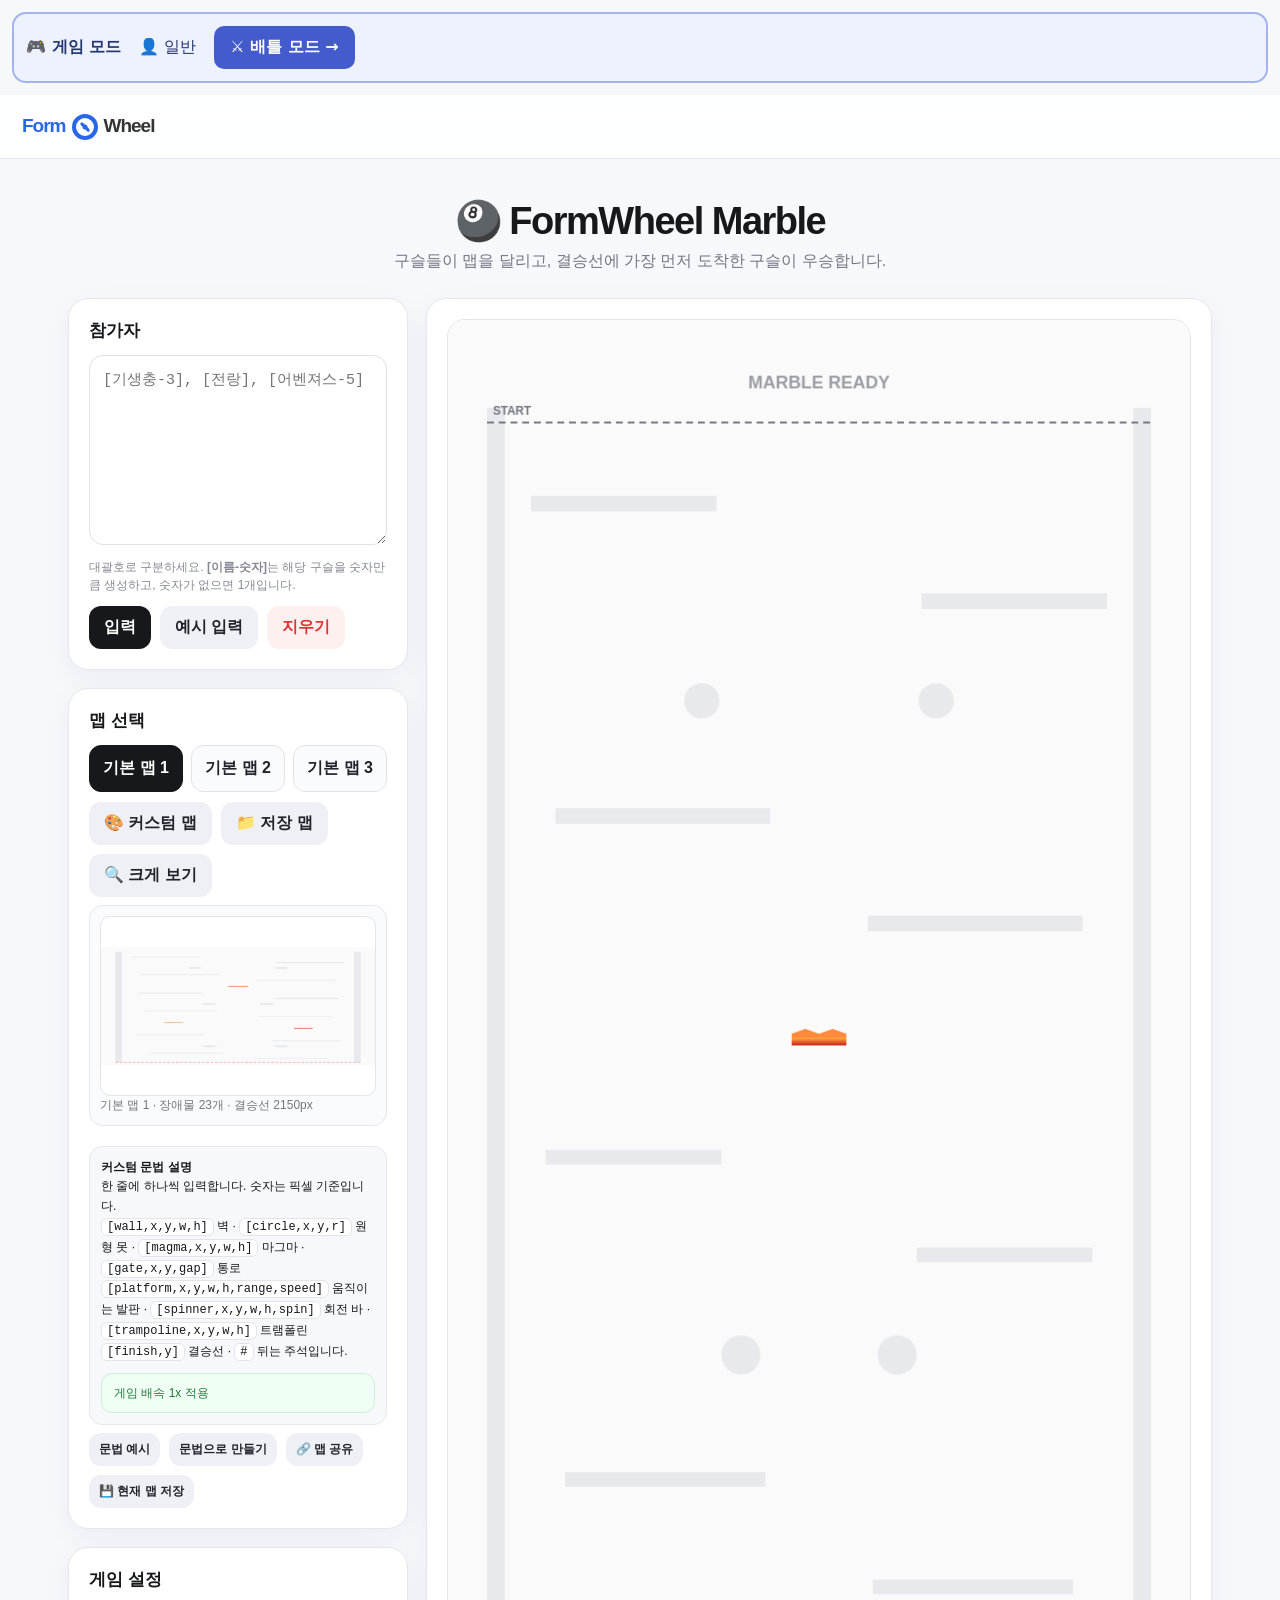
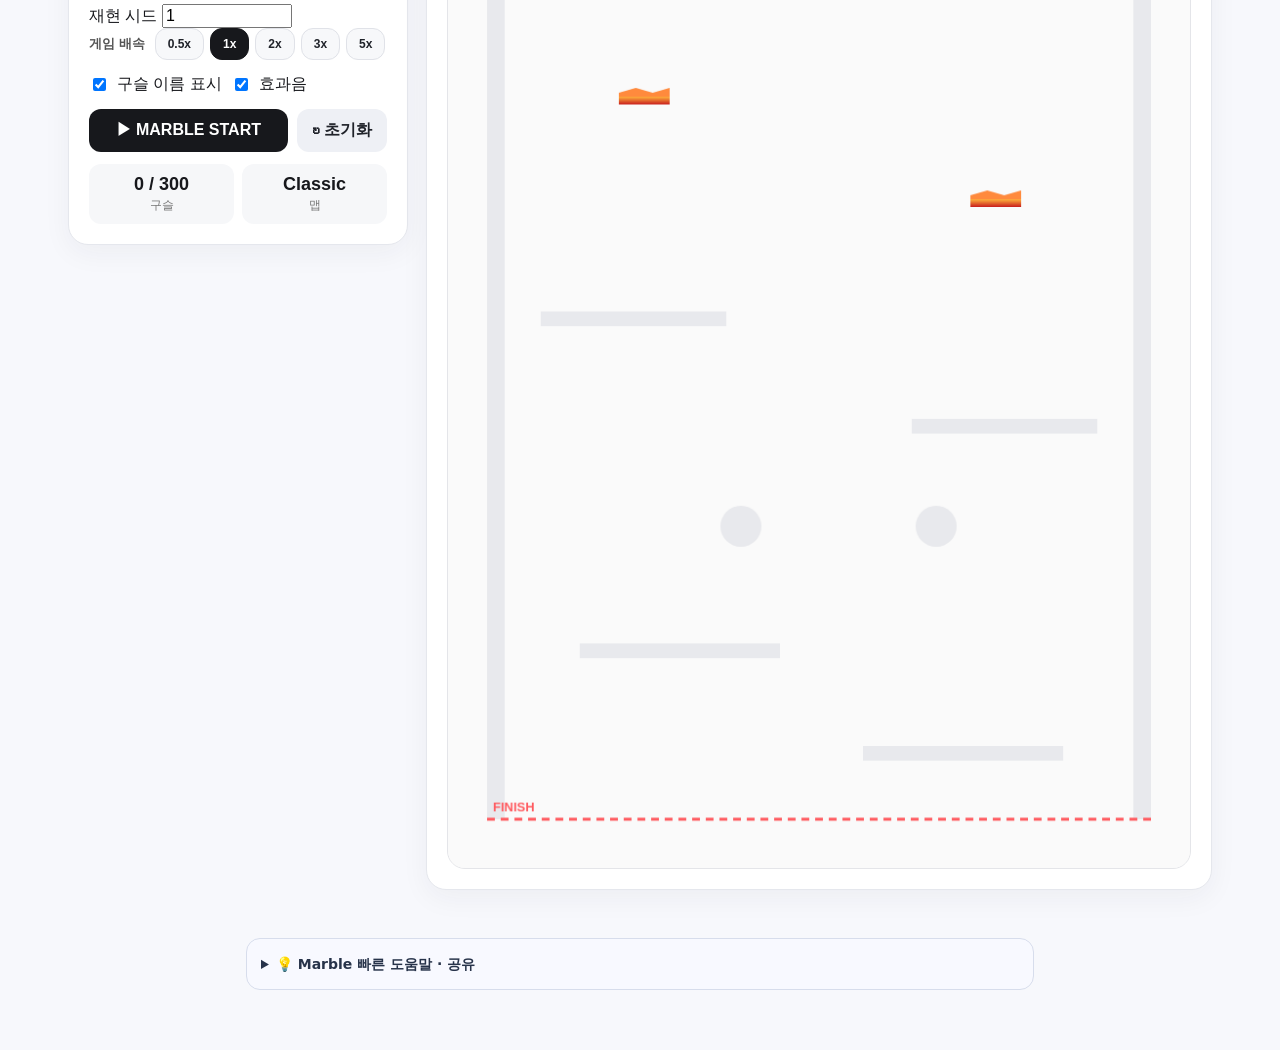
==== commit 6259d9d0: "feat(marketing): polished unified share card with PNG export" ====
--- a/index.html
+++ b/index.html
@@ -212,9 +212,7 @@
 <button type="button" id="secol-scroll-top" hidden aria-label="페이지 맨 위로 이동">↑ 맨 위로</button>
 <script>(function(){const b=document.getElementById('secol-scroll-top');if(!b)return;let pending=false;function refresh(){pending=false;b.hidden=window.scrollY<420}addEventListener('scroll',()=>{if(!pending){pending=true;requestAnimationFrame(refresh)}},{passive:true});b.addEventListener('click',()=>window.scrollTo({top:0,behavior:matchMedia('(prefers-reduced-motion: reduce)').matches?'instant':'smooth'}));refresh()})();</script>
 
-<style id="secol-share-style">#secol-share-link{position:fixed;right:max(12px,env(safe-area-inset-right));bottom:max(12px,env(safe-area-inset-bottom));z-index:8000;border:1px solid #aab3c4;border-radius:999px;padding:9px 13px;background:#fff;color:#172033;font:600 13px system-ui;box-shadow:0 2px 10px #0002;cursor:pointer}#secol-share-link:focus-visible{outline:3px solid #e87920;outline-offset:3px}#secol-share-status{position:absolute;width:1px;height:1px;overflow:hidden;clip-path:inset(50%)}</style>
-<button type="button" id="secol-share-link" aria-label="현재 프로젝트 링크 공유">🔗 공유</button><span id="secol-share-status" role="status" aria-live="polite"></span>
-<script>(function(){const b=document.getElementById('secol-share-link'),status=document.getElementById('secol-share-status');if(!b||!status)return;b.addEventListener('click',async()=>{const url=location.origin+location.pathname;try{if(navigator.share){await navigator.share({title:document.title,url});status.textContent='공유 메뉴를 열었습니다.';return}if(navigator.clipboard&&isSecureContext){await navigator.clipboard.writeText(url);status.textContent='프로젝트 주소가 복사되었습니다.';b.textContent='✓ 복사됨';setTimeout(()=>b.textContent='🔗 공유',2000);return}window.prompt('프로젝트 주소를 복사하세요',url);status.textContent='주소를 확인하세요.'}catch(e){if(e.name!=='AbortError'){window.prompt('프로젝트 주소를 복사하세요',url);status.textContent='주소를 확인하세요.'}}})})();</script>
+<script defer src="https://semicolonxss.github.io/Formwheel/shared/share-card-v2.js?v=20261123"></script>
 </body>
 </html>
 
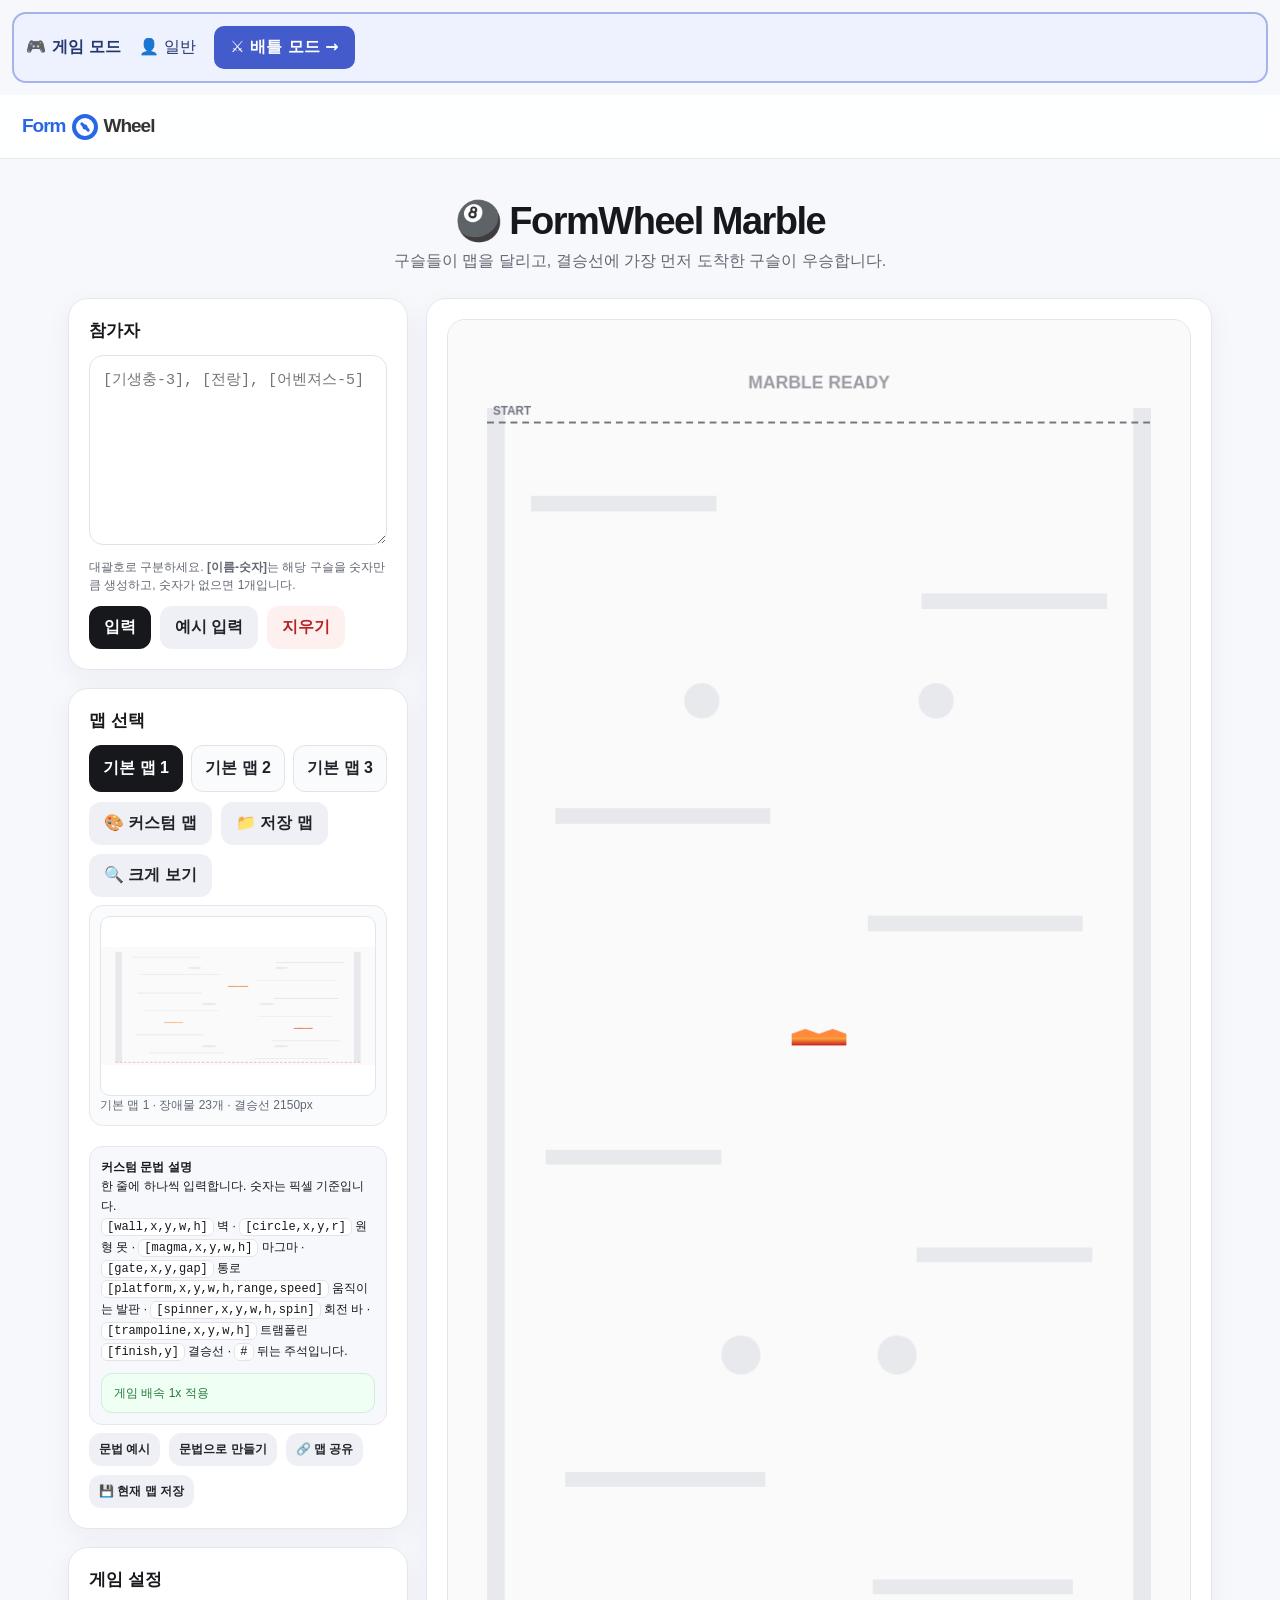
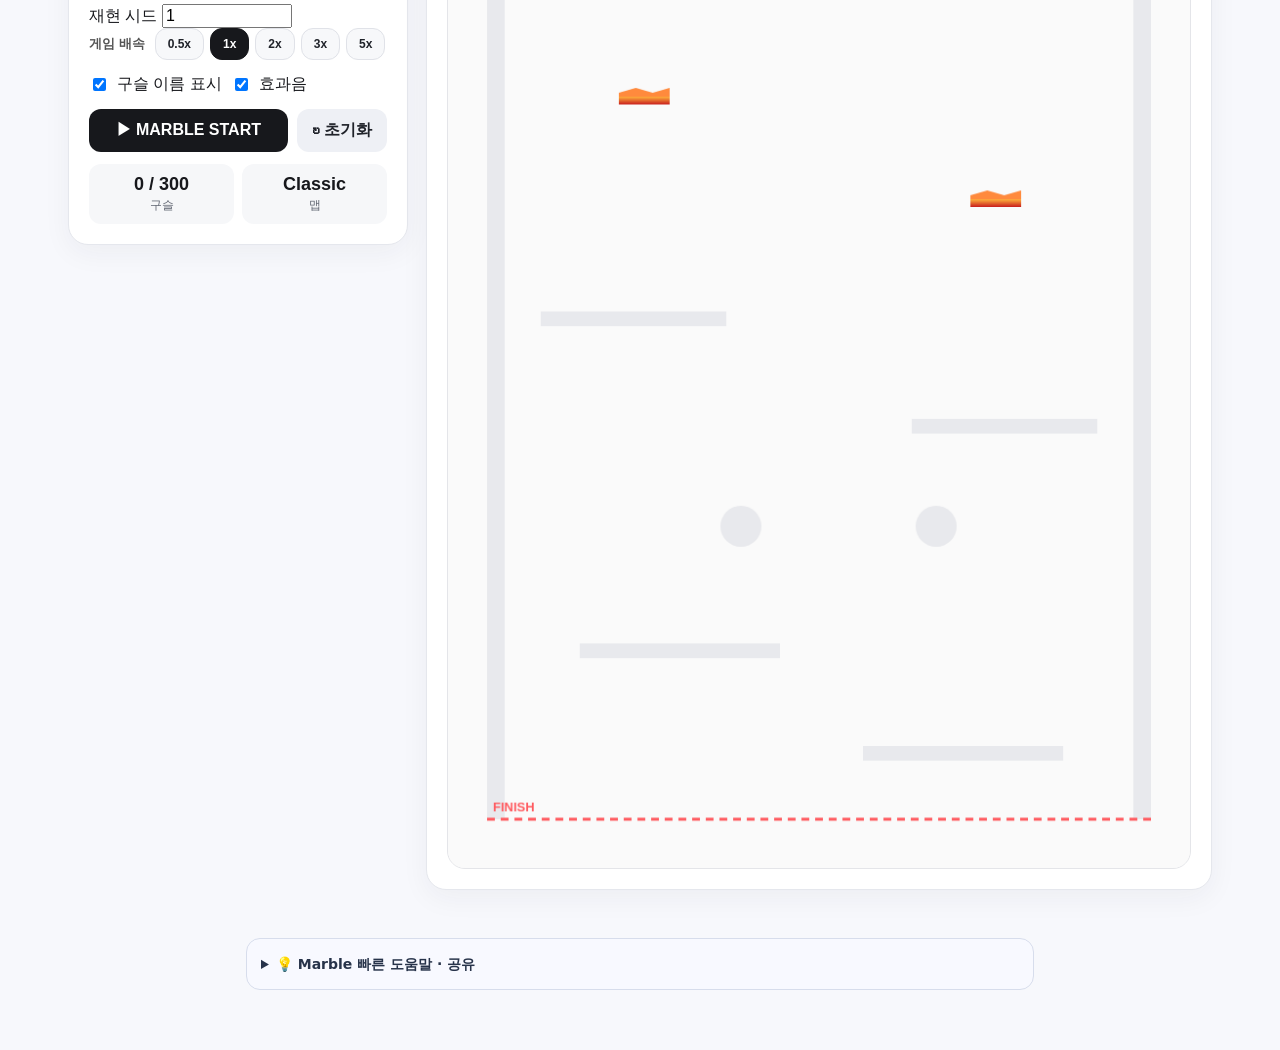
==== commit 23cb4f4c: "fix: repair accessible app controls and display semantics" ====
--- a/index.html
+++ b/index.html
@@ -14,7 +14,7 @@
 <link rel="stylesheet" href="assets/formwheel-brand.css?v=20261008-hub-logo">
 <link rel="icon" type="image/svg+xml" href="https://semicolonxss.github.io/Formwheel/assets/formwheel-favicon.svg">
 </head>
-<body><div id="fw-battle-entry" style="position:relative;z-index:999;display:flex;gap:8px;align-items:center;flex-wrap:wrap;margin:12px;padding:12px;background:#eef2ff;border:2px solid #a4b3ed;border-radius:14px;font-family:system-ui,sans-serif"><b style="color:#25376e">🎮 게임 모드</b><span style="padding:10px;color:#25376e">👤 일반</span><a href="./battle.html" style="display:inline-block;padding:11px 16px;border-radius:10px;background:#445bcc;color:#fff;text-decoration:none;font-weight:800">⚔️ 배틀 모드 →</a></div>
+<body><div role="navigation" aria-label="게임 모드" id="fw-battle-entry" style="position:relative;z-index:999;display:flex;gap:8px;align-items:center;flex-wrap:wrap;margin:12px;padding:12px;background:#eef2ff;border:2px solid #a4b3ed;border-radius:14px;font-family:system-ui,sans-serif"><b style="color:#25376e">🎮 게임 모드</b><span style="padding:10px;color:#25376e">👤 일반</span><a href="./battle.html" style="display:inline-block;padding:11px 16px;border-radius:10px;background:#445bcc;color:#fff;text-decoration:none;font-weight:800">⚔️ 배틀 모드 →</a></div>
 <header>
 <a class="logo fw-hub-logo" href="https://semicolonxss.github.io/Formwheel/" aria-label="FormWheel 메인으로 이동"><span class="fw-hub-form">Form</span><span class="fw-hub-icon" aria-hidden="true"></span><span class="fw-hub-wheel">Wheel</span></a>
 </header>
@@ -29,7 +29,7 @@
 <section>
 <div class="card">
 <h2>참가자</h2>
-<textarea id="names" placeholder="[기생충-3], [전랑], [어벤져스-5]"></textarea>
+<textarea id="names" placeholder="[기생충-3], [전랑], [어벤져스-5]" aria-label="구슬 참가자 이름"></textarea>
 <div class="help">대괄호로 구분하세요. <b>[이름-숫자]</b>는 해당 구슬을 숫자만큼 생성하고, 숫자가 없으면 1개입니다.</div>
 <div class="row" style="margin-top:12px">
 <button class="primary" onclick="applyNames()">입력</button>
@@ -71,7 +71,7 @@
 <button class="smallBtn" onclick="quickSaveCurrentMap()">💾 현재 맵 저장</button>
 </div>
 <div id="shareBox" class="shareBox">
-<input id="shareUrl" readonly>
+<input id="shareUrl" readonly aria-label="공유 주소">
 <div class="row" style="margin-top:7px">
 <button class="smallBtn" onclick="copyShareUrl()">링크 복사</button>
 <button class="smallBtn" onclick="toggleShareQr()">▣ QR 보기</button>
@@ -148,7 +148,7 @@
 <canvas id="editor" width="760" height="2200"></canvas>
 <div class="finishRow">
 <span>결승선 위치</span>
-<input id="finishRange" type="range" min="100" max="2190" value="2150" oninput="setFinishY(this.value)">
+<input id="finishRange" type="range" min="100" max="2190" value="2150" oninput="setFinishY(this.value)" aria-label="결승선 위치">
 </div>
 <div class="finishBtns">
 <button onclick="moveFinish(-20)">▲ 위로</button>
@@ -162,7 +162,7 @@
 <button class="danger" onclick="deleteSel()">선택 삭제</button>
 </div>
 <div class="row" style="margin-top:12px">
-<input id="mapTitle" placeholder="맵 이름" style="flex:1;min-width:180px">
+<input id="mapTitle" placeholder="맵 이름" style="flex:1;min-width:180px" aria-label="맵 제목">
 <button class="primary" onclick="saveCustomMap()">저장</button>
 <button onclick="editorToSyntax()">문법 보기</button>
 <button onclick="closeEditor()">닫기</button>
@@ -174,7 +174,7 @@
 <div class="modalBox">
 <h2>⌨️ 커스텀 맵 문법</h2>
 <p class="editorHint">예: <code>[wall,180,300,120,16]</code>. 잘못된 줄은 저장/적용되지 않습니다.</p>
-<textarea id="syntaxInput" style="width:100%;min-height:270px;border:1px solid #dfe2e8;border-radius:14px;padding:13px;resize:vertical;outline:none;font-size:13px;line-height:1.65"></textarea>
+<textarea id="syntaxInput" style="width:100%;min-height:270px;border:1px solid #dfe2e8;border-radius:14px;padding:13px;resize:vertical;outline:none;font-size:13px;line-height:1.65" aria-label="맵 구성 코드"></textarea>
 <div id="syntaxModalError" class="errorBox"></div>
 <div class="row" style="margin-top:12px">
 <button class="primary" onclick="applySyntaxMap()">미리보기 적용</button>
--- a/assets/styles.css
+++ b/assets/styles.css
@@ -7,20 +7,20 @@
 .wrap{max-width:1180px;margin:0 auto;padding:28px 18px}
 .hero{text-align:center;margin:12px 0 26px}
 .hero h1{font-size:38px;margin:0 0 8px;letter-spacing:-1.5px}
-.hero p{margin:0;color:#747780}
+.hero p{margin:0;color:#626773}
 .grid{display:grid;grid-template-columns:340px 1fr;gap:18px;align-items:start}
 .card{background:#fff;border:1px solid #e5e7ed;border-radius:20px;padding:20px;box-shadow:0 8px 28px rgba(30,35,50,.05)}
 .card h2{font-size:17px;margin:0 0 13px}
 textarea{width:100%;min-height:190px;border:1px solid #dfe2e8;border-radius:14px;padding:13px;resize:vertical;outline:none;font-size:15px;line-height:1.65}
 textarea:focus,input:focus{border-color:#7b61ff;box-shadow:0 0 0 3px rgba(123,97,255,.1)}
-.help{font-size:12px;color:#858994;margin-top:9px;line-height:1.5}
+.help{font-size:12px;color:#626773;margin-top:9px;line-height:1.5}
 .row{display:flex;gap:9px;flex-wrap:wrap}
 button,select,input{font:inherit}
 button{border:0;border-radius:12px;padding:11px 15px;font-weight:750;cursor:pointer;background:#eef0f5;color:#20232a}
 button:hover{filter:brightness(.97)}
 .primary{background:#17181c;color:#fff}
-.danger{background:#fff0f0;color:#d33}
-.mapBtns{display:grid;grid-template-columns:repeat(3,1fr);gap:8px}.customMapArea{margin-top:10px;display:grid;gap:8px}.mapPreview{background:#fafbfc;border:1px solid #e5e7ed;border-radius:14px;padding:10px}.mapPreview canvas{width:100%;height:180px;object-fit:contain;background:#fff;border-radius:10px}.mapInfo{font-size:12px;color:#777;line-height:1.55}.syntaxBox{margin-top:12px;background:#f7f8fb;border:1px solid #e6e8ee;border-radius:13px;padding:11px;font-size:12px;line-height:1.65}.syntaxBox code{background:#fff;border:1px solid #e2e4e9;border-radius:6px;padding:1px 5px}.errorBox{display:none;margin-top:10px;padding:10px 12px;border-radius:11px;background:#fff1f1;border:1px solid #ffd4d4;color:#c62828;font-size:12px;line-height:1.5}.errorBox.show{display:block}.successBox{display:none;margin-top:10px;padding:10px 12px;border-radius:11px;background:#f0fff4;border:1px solid #ccefd8;color:#237a3b;font-size:12px;line-height:1.5}.successBox.show{display:block}.shareBox{display:none;margin-top:10px}.shareBox.show{display:block}.shareBox input{width:100%;padding:10px;border:1px solid #ddd;border-radius:10px;background:#fafafa;font-size:12px}.qrBox{display:none;margin-top:10px;padding:14px;text-align:center;border:1px solid #e5e7ed;border-radius:14px;background:#fff}.qrBox.show{display:block}.qrBox img{display:block;width:220px;height:220px;max-width:100%;margin:0 auto;border-radius:8px}.qrHint{font-size:11px;color:#777;margin-top:8px}.smallBtn{padding:8px 10px;font-size:12px}.speedRow{display:flex;align-items:center;gap:10px;flex-wrap:wrap;margin-bottom:14px}.speedBtns{display:flex;gap:6px;flex-wrap:wrap}.speedBtns button{padding:8px 12px;font-size:12px;border:1px solid #e0e2e8;background:#f7f8fa}.speedBtns button.active{background:#17181c;color:#fff;border-color:#17181c}.previewModalCanvas{width:100%;height:min(72vh,720px);object-fit:contain;background:#fafafa;border:1px solid #e4e5e9;border-radius:16px}
+.danger{background:#fff0f0;color:#b72424}
+.mapBtns{display:grid;grid-template-columns:repeat(3,1fr);gap:8px}.customMapArea{margin-top:10px;display:grid;gap:8px}.mapPreview{background:#fafbfc;border:1px solid #e5e7ed;border-radius:14px;padding:10px}.mapPreview canvas{width:100%;height:180px;object-fit:contain;background:#fff;border-radius:10px}.mapInfo{font-size:12px;color:#626773;line-height:1.55}.syntaxBox{margin-top:12px;background:#f7f8fb;border:1px solid #e6e8ee;border-radius:13px;padding:11px;font-size:12px;line-height:1.65}.syntaxBox code{background:#fff;border:1px solid #e2e4e9;border-radius:6px;padding:1px 5px}.errorBox{display:none;margin-top:10px;padding:10px 12px;border-radius:11px;background:#fff1f1;border:1px solid #ffd4d4;color:#c62828;font-size:12px;line-height:1.5}.errorBox.show{display:block}.successBox{display:none;margin-top:10px;padding:10px 12px;border-radius:11px;background:#f0fff4;border:1px solid #ccefd8;color:#237a3b;font-size:12px;line-height:1.5}.successBox.show{display:block}.shareBox{display:none;margin-top:10px}.shareBox.show{display:block}.shareBox input{width:100%;padding:10px;border:1px solid #ddd;border-radius:10px;background:#fafafa;font-size:12px}.qrBox{display:none;margin-top:10px;padding:14px;text-align:center;border:1px solid #e5e7ed;border-radius:14px;background:#fff}.qrBox.show{display:block}.qrBox img{display:block;width:220px;height:220px;max-width:100%;margin:0 auto;border-radius:8px}.qrHint{font-size:11px;color:#626773;margin-top:8px}.smallBtn{padding:8px 10px;font-size:12px}.speedRow{display:flex;align-items:center;gap:10px;flex-wrap:wrap;margin-bottom:14px}.speedBtns{display:flex;gap:6px;flex-wrap:wrap}.speedBtns button{padding:8px 12px;font-size:12px;border:1px solid #e0e2e8;background:#f7f8fa}.speedBtns button.active{background:#17181c;color:#fff;border-color:#17181c}.previewModalCanvas{width:100%;height:min(72vh,720px);object-fit:contain;background:#fafafa;border:1px solid #e4e5e9;border-radius:16px}
 .mapBtn{padding:12px 7px;border:1px solid #e1e3e9;background:#fafbfc}
 .mapBtn.active{border-color:#17181c;background:#17181c;color:#fff}
 canvas{width:100%;display:block;background:#fafafa;border:1px solid #e4e5e9;border-radius:18px}
@@ -38,21 +38,21 @@
 .hudBox b{font-size:16px;display:block}
 .rankList{margin-top:14px;text-align:left;max-height:280px;overflow:auto;border-top:1px solid #eee}
 .rankItem{display:flex;gap:9px;align-items:center;padding:8px 2px;border-bottom:1px solid #f0f0f2;font-size:13px}
-.rankNum{width:25px;text-align:center;font-weight:900;color:#777}
+.rankNum{width:25px;text-align:center;font-weight:900;color:#626773}
 .rankName{flex:1;overflow:hidden;text-overflow:ellipsis;white-space:nowrap}
-.rankState{font-size:11px;color:#999}
+.rankState{font-size:11px;color:#626773}
 .rankItem.first .rankNum{color:#d69b00;font-size:17px}
 .startLine{stroke:#6b6f78;stroke-width:2;stroke-dasharray:7 5}
-.resultSmall{color:#777;font-size:12px;margin-top:5px}
+.resultSmall{color:#626773;font-size:12px;margin-top:5px}
 @media(max-width:800px){.countdownText{font-size:64px}.raceHud{top:7px;left:7px;right:7px}.hudBox{padding:7px 9px}}
 .result .winner{font-size:30px;font-weight:900;margin-top:4px}
 .stats{display:flex;gap:8px;margin-top:12px}
-.stat{flex:1;background:#f6f7f9;border-radius:12px;padding:10px;text-align:center;font-size:12px;color:#777}
+.stat{flex:1;background:#f6f7f9;border-radius:12px;padding:10px;text-align:center;font-size:12px;color:#626773}
 .stat b{display:block;color:#17181c;font-size:18px;margin-bottom:2px}
 .editor{margin-top:18px}
 .editorTools{display:flex;gap:8px;flex-wrap:wrap;margin-bottom:10px}
 .editorTools button.selected{background:#17181c;color:#fff}
-.editorHint{font-size:12px;color:#777;margin:0 0 10px}
+.editorHint{font-size:12px;color:#626773;margin:0 0 10px}
 .selPanel{display:none;background:#f4f2ff;border:1px solid #e3ddff;border-radius:12px;padding:9px 10px}
 .selPanel button{background:#fff;border:1px solid #ddd6ff}
 .modal{display:none;position:fixed;inset:0;background:rgba(10,12,18,.4);z-index:50;align-items:center;justify-content:center;padding:18px}
